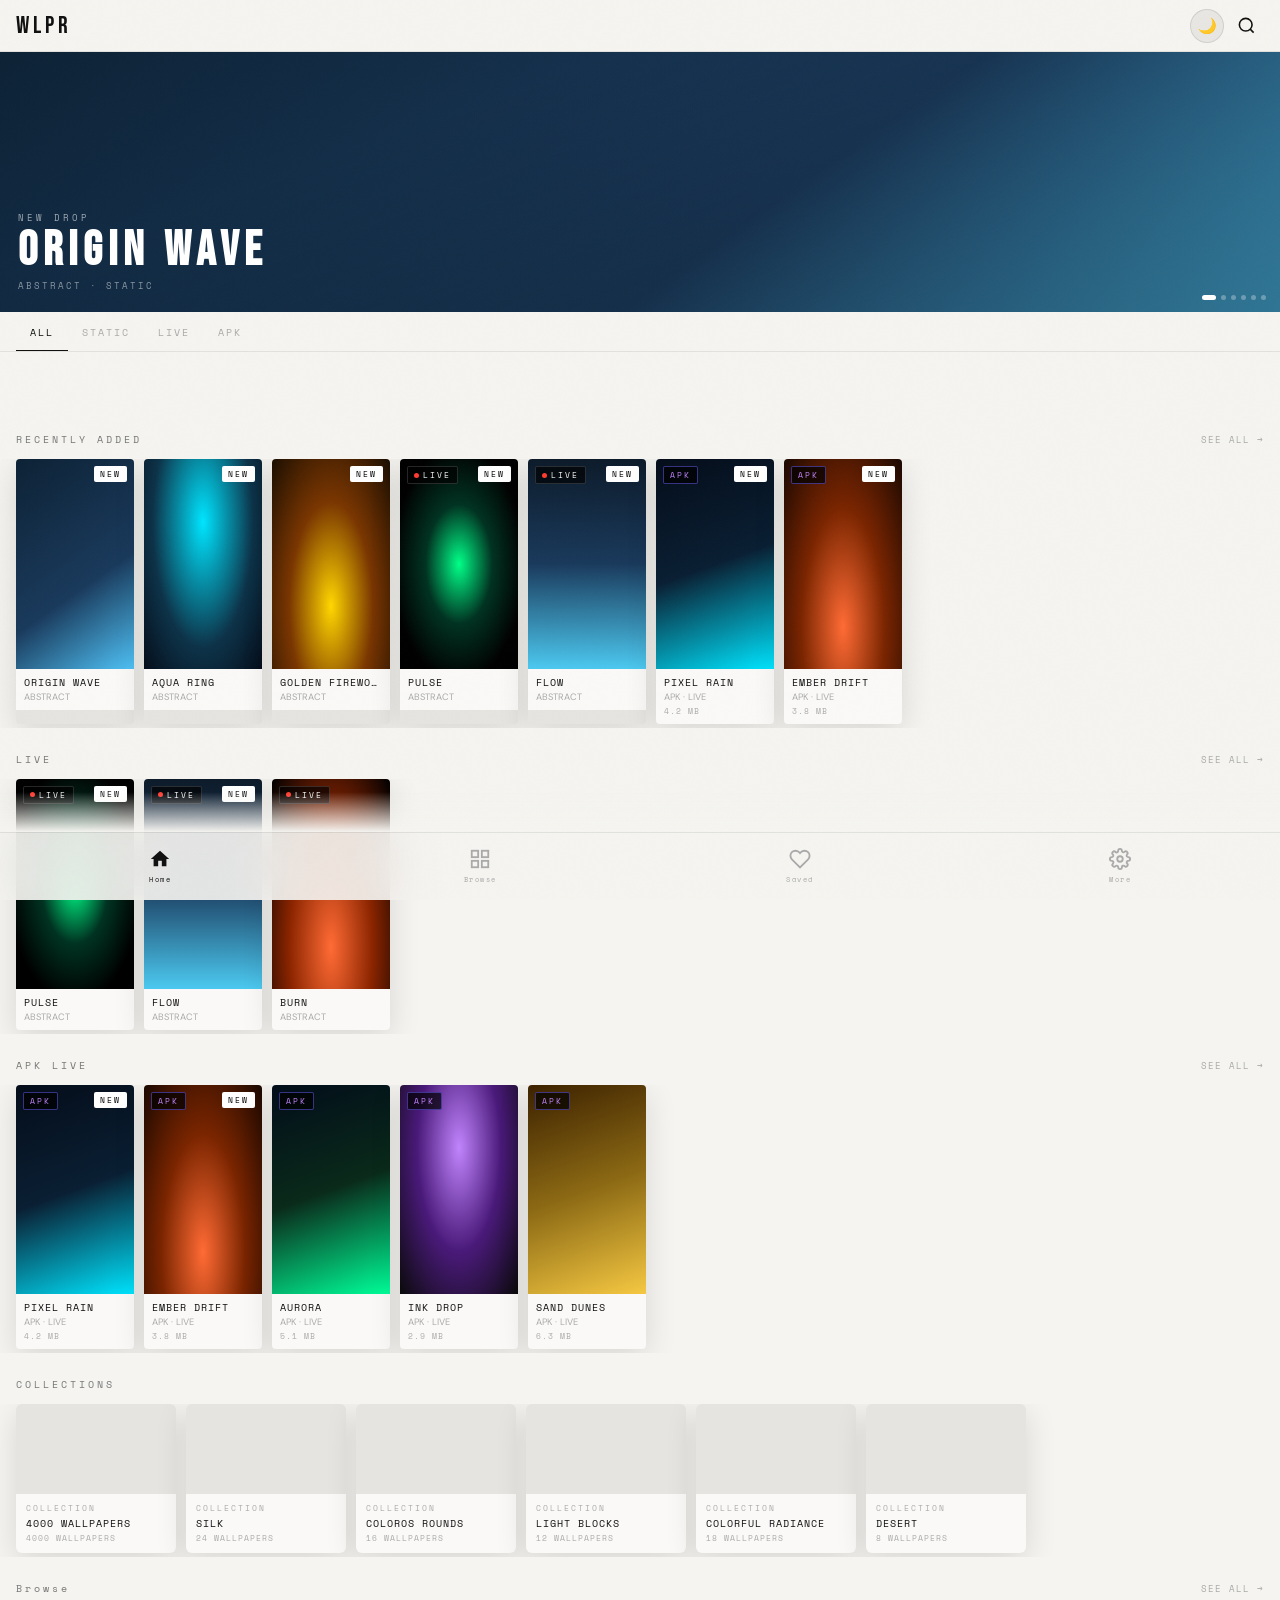
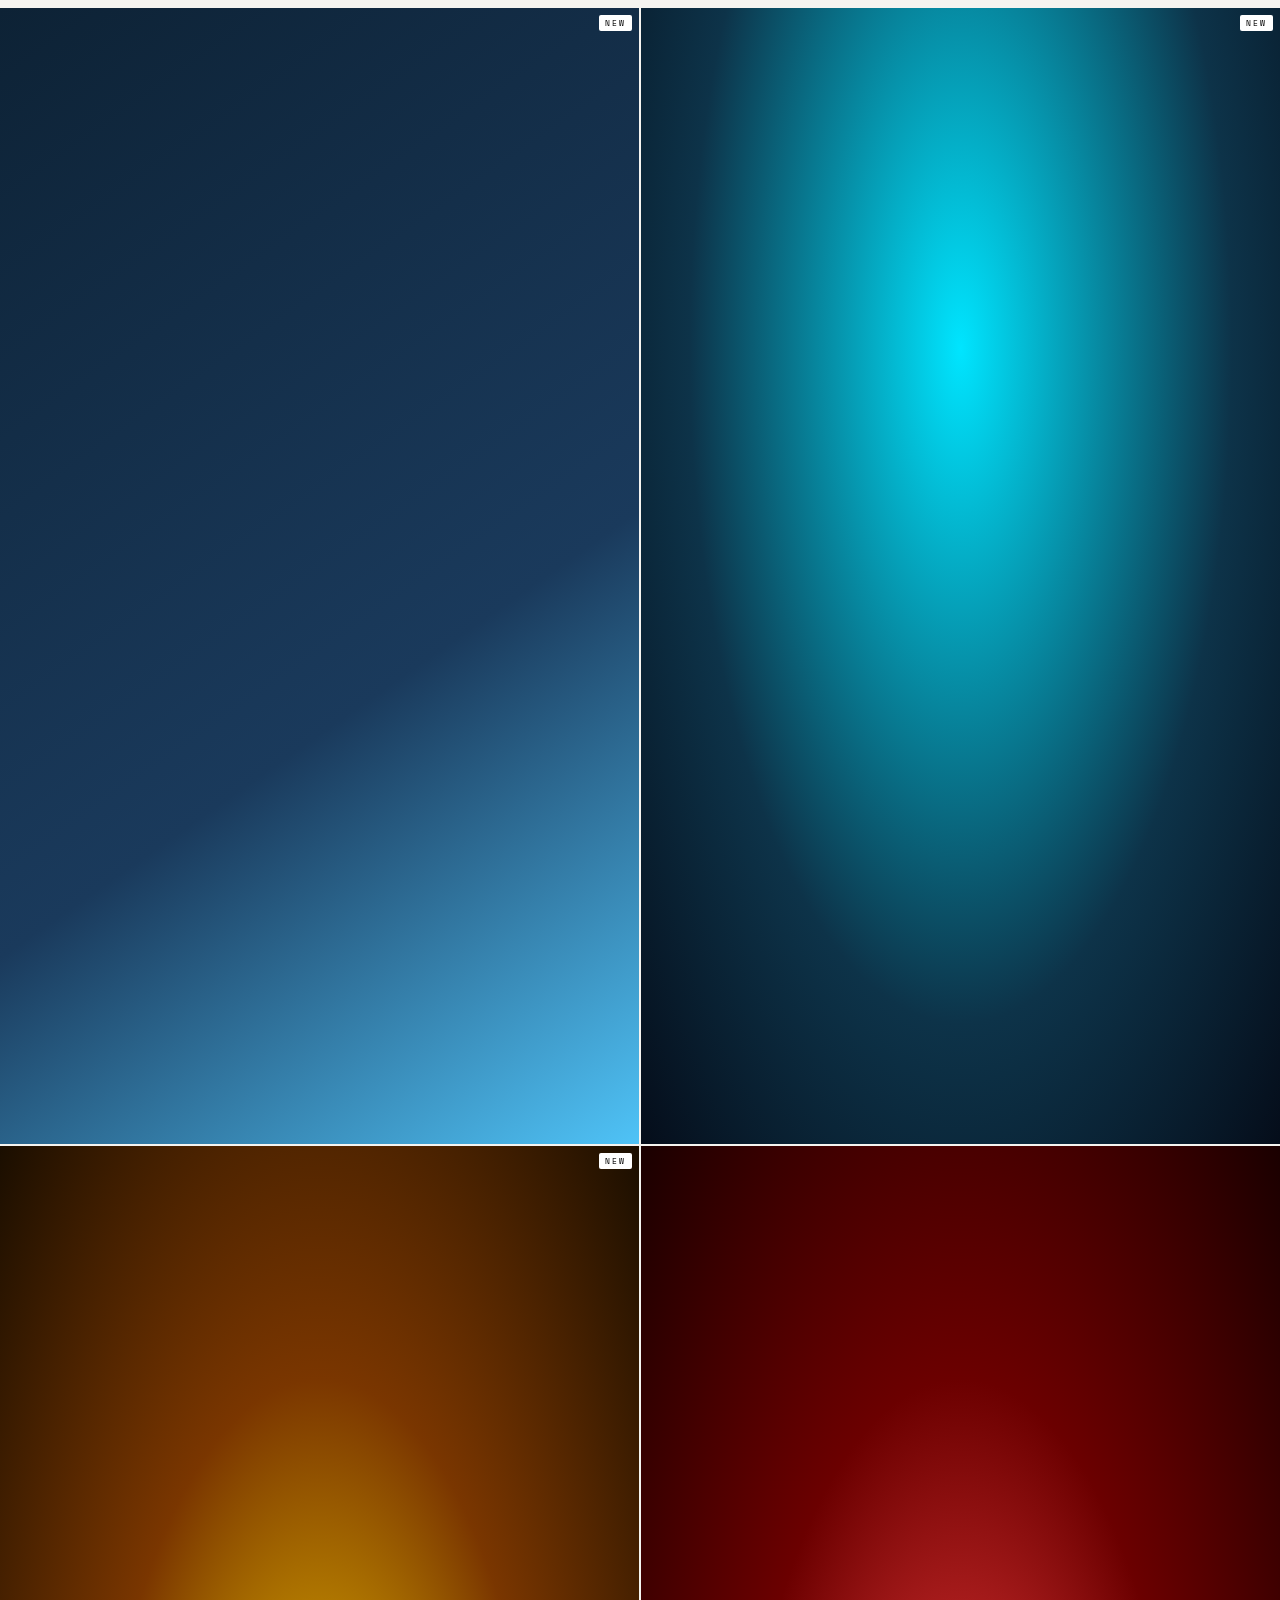
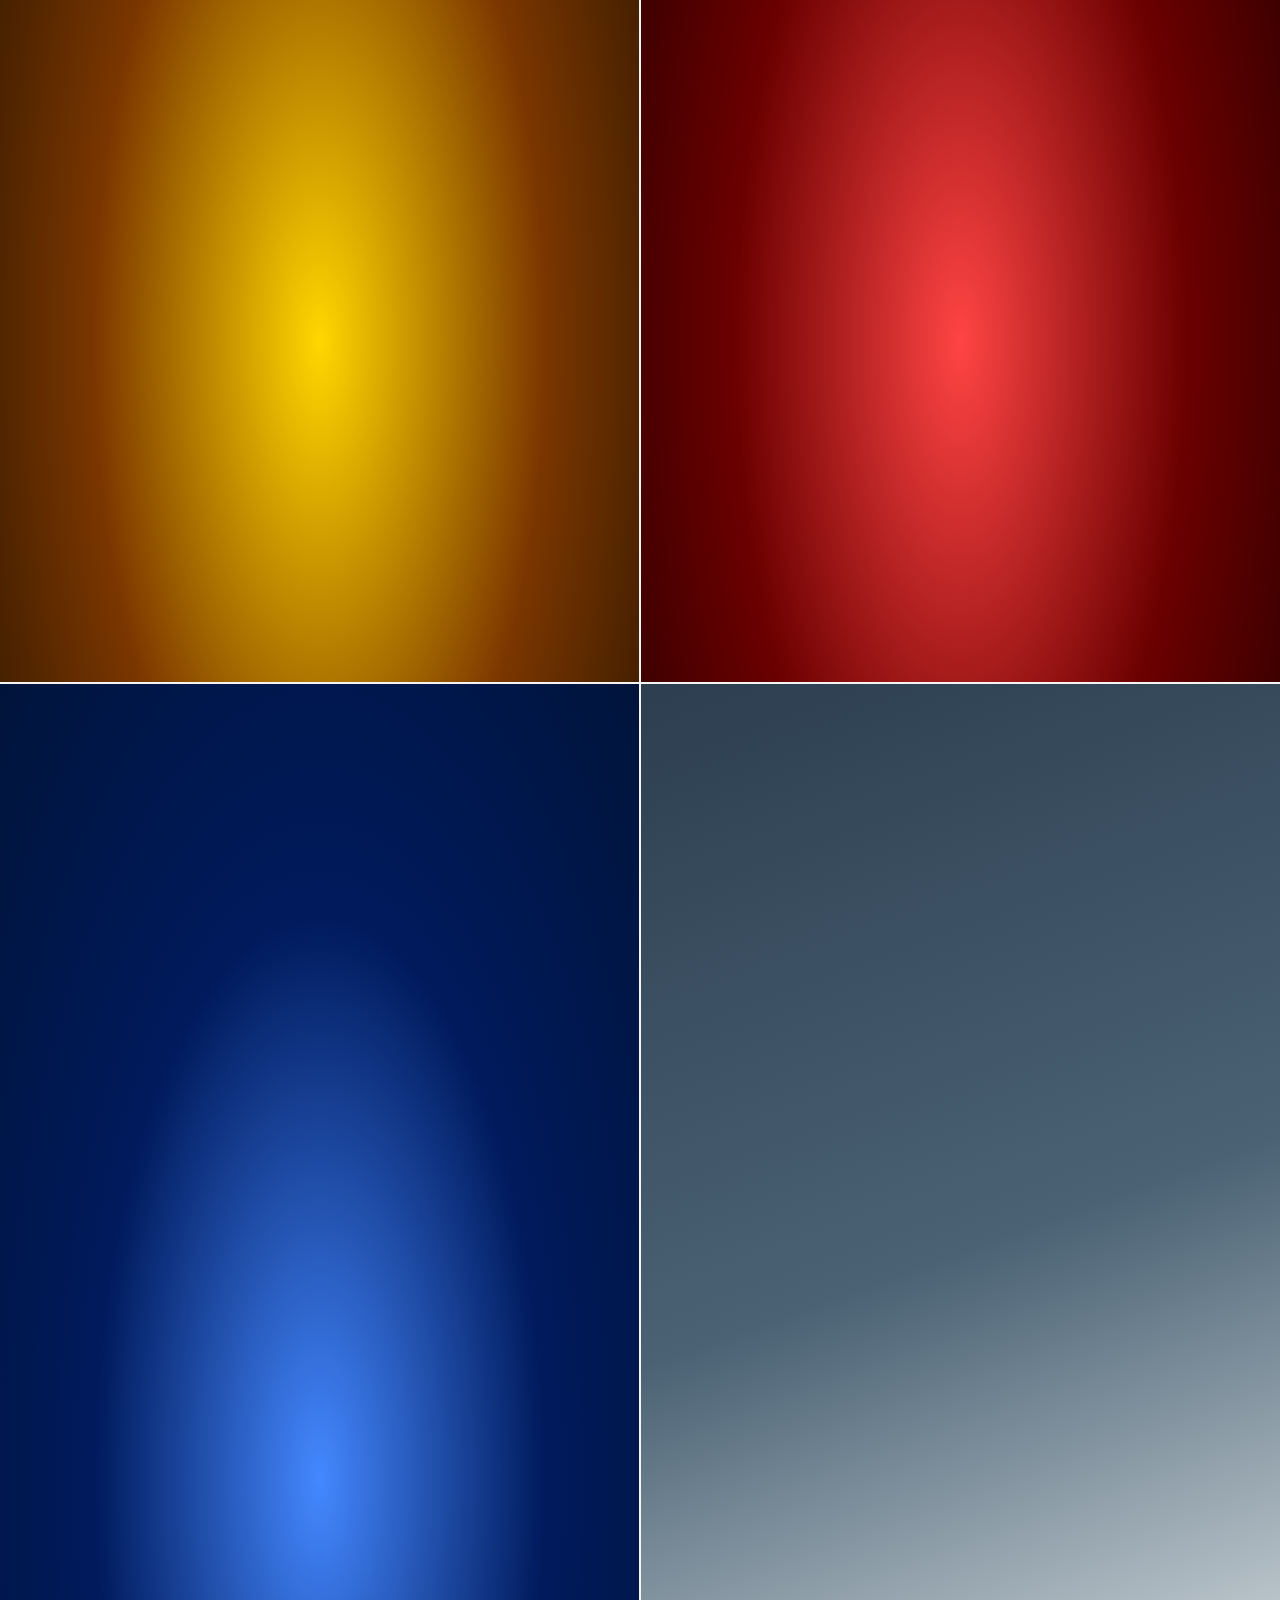
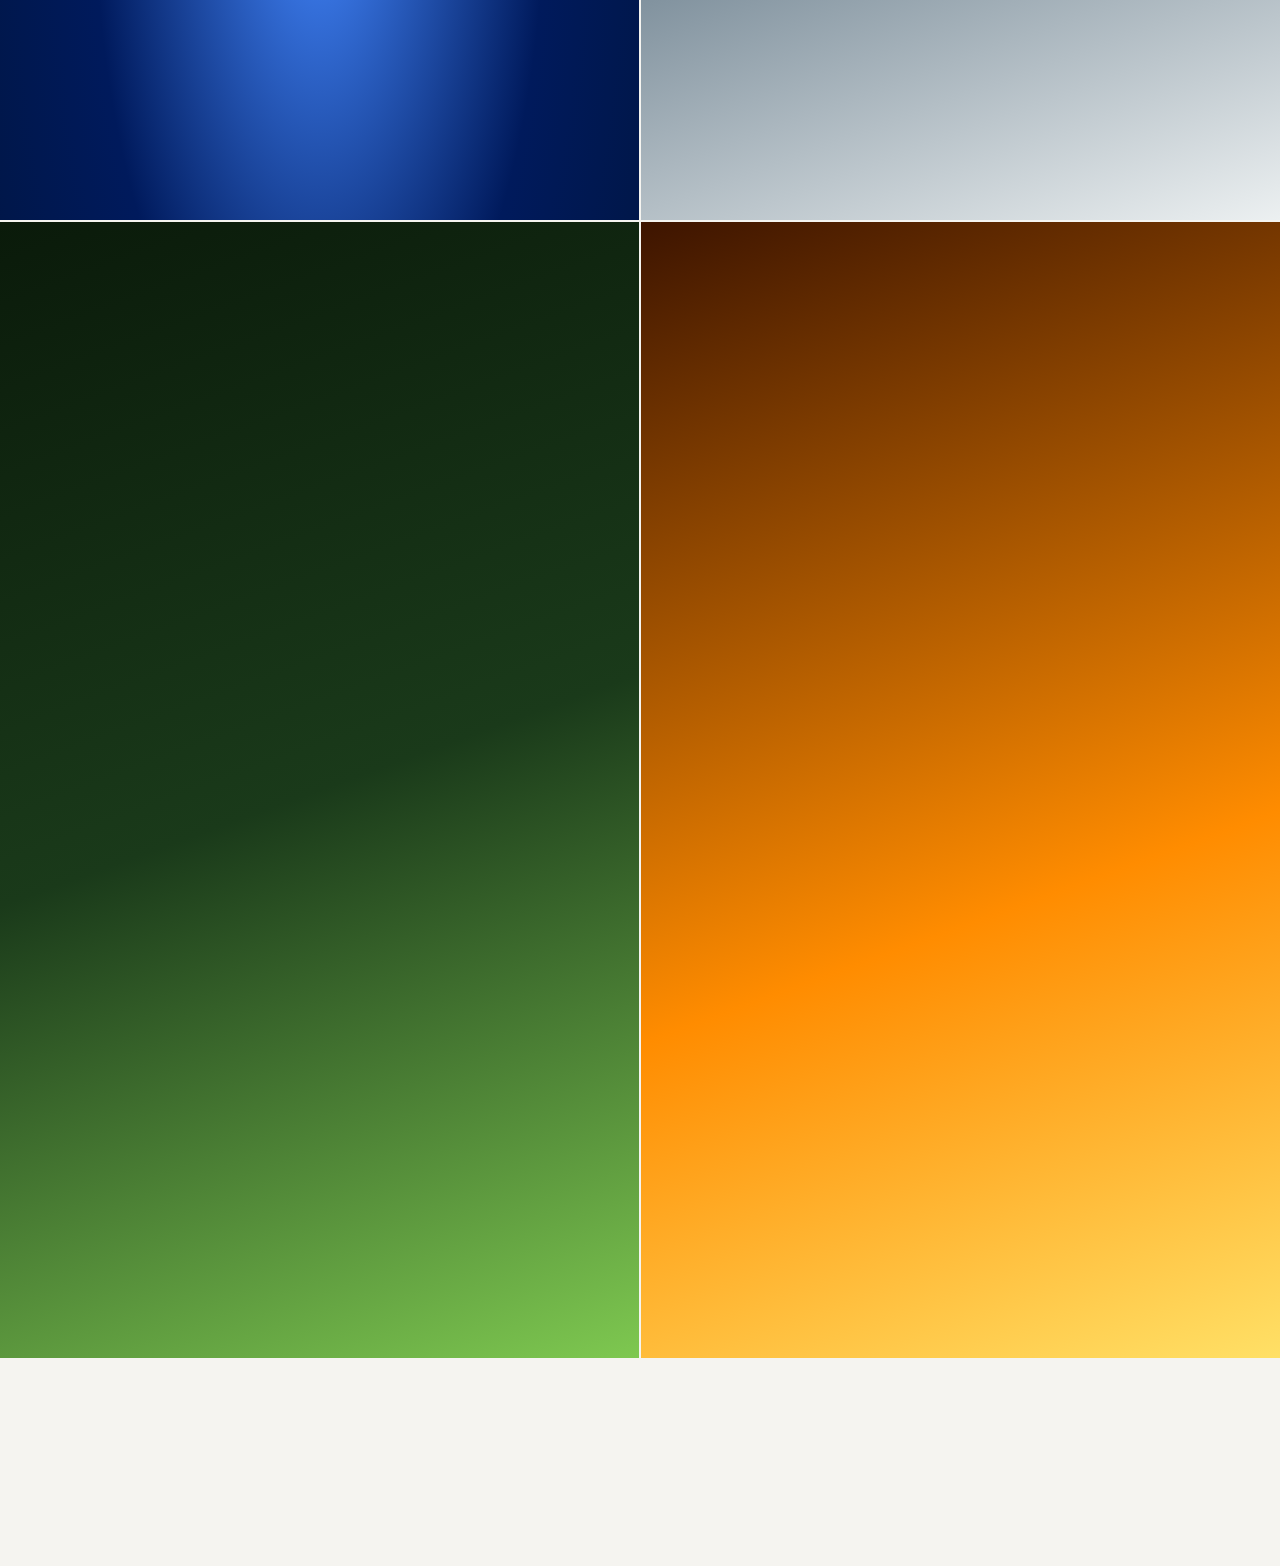
==== index.html @ d0d5dfe4 "commit 1" ====
<!DOCTYPE html>
<html lang="en">
<head>
  <meta charset="UTF-8"/>
  <meta name="viewport" content="width=device-width,initial-scale=1,maximum-scale=1,user-scalable=no"/>
  <title>WLPR</title>
  <link rel="manifest" href="manifest.json"/>
  <meta name="theme-color" content="#0a0a0a"/>
  <meta name="mobile-web-app-capable" content="yes"/>
  <meta name="apple-mobile-web-app-capable" content="yes"/>
  <meta name="apple-mobile-web-app-status-bar-style" content="black-translucent"/>
  <meta name="apple-mobile-web-app-title" content="WLPR"/>
  <link rel="preconnect" href="https://fonts.googleapis.com"/>
  <link href="https://fonts.googleapis.com/css2?family=Bebas+Neue&family=Space+Mono:wght@400;700&family=DM+Sans:wght@300;400;500&display=swap" rel="stylesheet"/>
  <link rel="stylesheet" href="assets/style.css"/>
  <script src="assets/i18n.js"></script>
  <script src="assets/data.js"></script>
</head>
<body>
<div class="noise-overlay"></div>

<header class="app-header">
  <div class="header-inner">
    <span class="logo">WLPR</span>
    <div class="header-right">
      <button class="theme-btn" onclick="quickToggleTheme()" title="Toggle theme">☀</button>
      <button class="header-btn" onclick="nav('search.html')">
        <svg width="19" height="19" viewBox="0 0 24 24" fill="none" stroke="currentColor" stroke-width="2"><circle cx="11" cy="11" r="8"/><path d="m21 21-4.35-4.35"/></svg>
      </button>
    </div>
  </div>
</header>

<div class="page-wrap">

  <!-- Hero -->
  <section class="hero-banner" id="heroBanner">
    <div class="hero-bg-gradient" id="heroBgGradient"></div>
    <img class="hero-bg-img" id="heroBgImg" src="" alt="" onerror="this.style.display='none'"/>
    <div class="hero-content">
      <div class="hero-tag" data-i18n="new_drop">NEW DROP</div>
      <h2 class="hero-title" id="heroTitle" style="transition:opacity 0.3s">—</h2>
      <p class="hero-sub" id="heroSub"></p>
    </div>
    <div class="hero-dots" id="heroDots"></div>
  </section>

  <!-- Tabs -->
  <div class="tabs-bar">
    <button class="tab active" data-tab="all"    data-i18n="all">ALL</button>
    <button class="tab"        data-tab="static" data-i18n="static">STATIC</button>
    <button class="tab"        data-tab="live"   data-i18n="live">LIVE</button>
    <button class="tab"        data-tab="apk"    data-i18n="apk">APK</button>
  </div>

  <main class="main-scroll">

    <!-- New drops -->
    <section class="section">
      <div class="section-header">
        <span class="section-title" data-i18n="recently_added">RECENTLY ADDED</span>
        <a class="section-link" onclick="nav('browse.html?filter=new')" data-i18n="see_all">SEE ALL →</a>
      </div>
      <div class="horiz-scroll" id="newDrops"></div>
    </section>

    <!-- Live -->
    <section class="section">
      <div class="section-header">
        <span class="section-title" data-i18n="live_wallpapers">LIVE</span>
        <a class="section-link" onclick="nav('browse.html?filter=live')" data-i18n="see_all">SEE ALL →</a>
      </div>
      <div class="horiz-scroll" id="liveSection"></div>
    </section>

    <!-- APK -->
    <section class="section">
      <div class="section-header">
        <span class="section-title" data-i18n="apk_wallpapers">APK LIVE</span>
        <a class="section-link" onclick="nav('browse.html?filter=apk')" data-i18n="see_all">SEE ALL →</a>
      </div>
      <div class="horiz-scroll" id="apkSection"></div>
    </section>

    <!-- Collections -->
    <section class="section">
      <div class="section-header">
        <span class="section-title" data-i18n="collections">COLLECTIONS</span>
      </div>
      <div class="horiz-scroll" id="collectionsRow"></div>
    </section>

    <!-- Browse grid -->
    <section class="section">
      <div class="section-header">
        <span class="section-title" data-i18n="browse">BROWSE</span>
        <a class="section-link" onclick="nav('browse.html')" data-i18n="see_all">SEE ALL →</a>
      </div>
      <div class="grid-2col" id="browseGrid"></div>
    </section>

    <div class="bottomspace"></div>
  </main>
</div>

<nav class="bottom-nav"></nav>
<div class="nav-fade"></div>

<script src="assets/app.js"></script>
<script>initHomePage();</script>
<script>if('serviceWorker'in navigator)navigator.serviceWorker.register('service-worker.js').catch(()=>{})</script>
</body>
</html>
---- assets/style.css ----
/* =============================================
   WLPR v2 — Wallpaper App
   Yeezy-raw editorial aesthetic
   Full light/dark system + smooth animations
   ============================================= */

/* ── Themes ─────────────────────────────────── */
:root {
  /* Dark (default) */
  --bg:       #0a0a0a;
  --bg2:      #111111;
  --bg3:      #1a1a1a;
  --surface:  #161616;
  --border:   rgba(255,255,255,0.09);
  --border2:  rgba(255,255,255,0.05);
  --text:     #f0f0f0;
  --text2:    #888;
  --text3:    #444;
  --accent:   #ffffff;
  --pill-bg:  #1c1c1c;
  --pill-border: rgba(255,255,255,0.1);
  --shadow:   0 8px 32px rgba(0,0,0,0.6);
  --nav-blur: rgba(10,10,10,0.92);
  --header-blur: rgba(10,10,10,0.88);
  --theme-icon: '☀';
  --noise-opacity: 0.028;
}

[data-theme="light"] {
  --bg:       #f5f4f0;
  --bg2:      #eeece8;
  --bg3:      #e6e4e0;
  --surface:  #faf9f7;
  --border:   rgba(0,0,0,0.08);
  --border2:  rgba(0,0,0,0.04);
  --text:     #111111;
  --text2:    #777;
  --text3:    #aaa;
  --accent:   #111111;
  --pill-bg:  #e8e6e2;
  --pill-border: rgba(0,0,0,0.1);
  --shadow:   0 8px 32px rgba(0,0,0,0.12);
  --nav-blur: rgba(245,244,240,0.92);
  --header-blur: rgba(245,244,240,0.88);
  --noise-opacity: 0.015;
}

/* ── Reset ───────────────────────────────────── */
*, *::before, *::after {
  box-sizing: border-box;
  margin: 0; padding: 0;
  -webkit-tap-highlight-color: transparent;
  outline: none;
}

html { overscroll-behavior-y: none; }

body {
  background: var(--bg);
  color: var(--text);
  font-family: 'DM Sans', sans-serif;
  font-size: 14px;
  -webkit-font-smoothing: antialiased;
  transition: background 0.35s ease, color 0.35s ease;
  min-height: 100vh;
  overflow-x: hidden;
}

/* ── Grain texture ───────────────────────────── */
.noise-overlay {
  position: fixed; inset: 0;
  z-index: 9999;
  pointer-events: none;
  opacity: var(--noise-opacity);
  background-image: url("data:image/svg+xml,%3Csvg viewBox='0 0 256 256' xmlns='http://www.w3.org/2000/svg'%3E%3Cfilter id='n'%3E%3CfeTurbulence type='fractalNoise' baseFrequency='0.85' numOctaves='4' stitchTiles='stitch'/%3E%3C/filter%3E%3Crect width='100%25' height='100%25' filter='url(%23n)'/%3E%3C/svg%3E");
  background-size: 128px;
  transition: opacity 0.35s;
}

/* ── Page transition ─────────────────────────── */
.page-wrap {
  opacity: 0;
  transform: translateY(18px);
  transition: opacity 0.38s cubic-bezier(.22,.68,0,1.2), transform 0.38s cubic-bezier(.22,.68,0,1.2);
}
.page-wrap.visible {
  opacity: 1;
  transform: translateY(0);
}

/* ── Header ──────────────────────────────────── */
.app-header {
  position: fixed; top: 0; left: 0; right: 0;
  height: 52px;
  background: var(--header-blur);
  backdrop-filter: blur(16px);
  -webkit-backdrop-filter: blur(16px);
  border-bottom: 1px solid var(--border);
  z-index: 500;
  transition: background 0.35s, border-color 0.35s;
}
.header-inner {
  display: flex;
  align-items: center;
  justify-content: space-between;
  height: 100%;
  padding: 0 16px;
}
.logo {
  font-family: 'Bebas Neue', sans-serif;
  font-size: 1.5rem;
  letter-spacing: 4px;
  user-select: none;
}
.header-btn {
  background: none; border: none;
  color: var(--text); cursor: pointer;
  width: 36px; height: 36px;
  display: flex; align-items: center; justify-content: center;
  border-radius: 50%;
  transition: background 0.15s;
}
.header-btn:active { background: var(--bg3); }
.header-right { display: flex; align-items: center; gap: 4px; }

/* Theme toggle button */
.theme-btn {
  background: var(--pill-bg);
  border: 1px solid var(--pill-border);
  color: var(--text);
  width: 34px; height: 34px;
  border-radius: 50%;
  display: flex; align-items: center; justify-content: center;
  cursor: pointer;
  transition: all 0.2s cubic-bezier(.34,1.56,.64,1);
  font-size: 15px;
}
.theme-btn:active { transform: scale(0.85); }

/* ── Hero ────────────────────────────────────── */
.hero-banner {
  margin-top: 52px;
  height: 52vw; max-height: 260px;
  position: relative; overflow: hidden;
  cursor: pointer;
  background: var(--bg3);
  transition: background 0.35s;
}
.hero-banner::after {
  content: '';
  position: absolute; inset: 0;
  background: linear-gradient(160deg, transparent 30%, rgba(0,0,0,0.72) 100%);
  z-index: 1;
}
[data-theme="light"] .hero-banner::after {
  background: linear-gradient(160deg, transparent 30%, rgba(0,0,0,0.4) 100%);
}
.hero-bg-img {
  position: absolute; inset: 0;
  width: 100%; height: 100%;
  object-fit: cover;
  transition: opacity 0.5s ease;
}
.hero-bg-gradient {
  position: absolute; inset: 0;
  transition: opacity 0.5s ease;
}
.hero-content {
  position: absolute; bottom: 20px; left: 18px; z-index: 2;
  animation: heroIn 0.6s cubic-bezier(.22,.68,0,1.1) both;
}
@keyframes heroIn {
  from { opacity: 0; transform: translateY(12px); }
  to   { opacity: 1; transform: translateY(0); }
}
.hero-tag {
  font-family: 'Space Mono', monospace;
  font-size: 0.58rem; letter-spacing: 3px; color: rgba(255,255,255,0.6);
  margin-bottom: 3px;
}
.hero-title {
  font-family: 'Bebas Neue', sans-serif;
  font-size: 3rem; letter-spacing: 6px; line-height: 1; color: #fff;
  transition: opacity 0.3s;
}
.hero-sub {
  font-family: 'Space Mono', monospace;
  font-size: 0.58rem; letter-spacing: 2px; color: rgba(255,255,255,0.5); margin-top: 4px;
}
.hero-dots {
  position: absolute; bottom: 12px; right: 14px; z-index: 2;
  display: flex; gap: 5px; align-items: center;
}
.hero-dot {
  width: 5px; height: 5px; border-radius: 50%;
  background: rgba(255,255,255,0.3);
  transition: background 0.25s, transform 0.25s, width 0.25s;
}
.hero-dot.active {
  background: #fff; width: 14px; border-radius: 3px;
}

/* ── Tabs ────────────────────────────────────── */
.tabs-bar {
  display: flex; padding: 12px 16px 0; gap: 0;
  border-bottom: 1px solid var(--border);
  background: var(--bg);
  transition: background 0.35s, border-color 0.35s;
  overflow-x: auto; scrollbar-width: none;
}
.tabs-bar::-webkit-scrollbar { display: none; }
.tab {
  background: none; border: none; color: var(--text3);
  font-family: 'Space Mono', monospace;
  font-size: 0.65rem; letter-spacing: 2px;
  padding: 0 14px 10px;
  cursor: pointer;
  border-bottom: 2px solid transparent;
  transition: color 0.2s, border-color 0.2s;
  white-space: nowrap; flex-shrink: 0;
  margin-bottom: -1px;
}
.tab.active { color: var(--text); border-bottom-color: var(--text); }

/* ── Filter pills ────────────────────────────── */
.filter-bar {
  display: flex; gap: 8px; padding: 14px 16px;
  overflow-x: auto; scrollbar-width: none;
  margin-top: 52px;
}
.filter-bar::-webkit-scrollbar { display: none; }
.filter-pill {
  background: var(--pill-bg);
  border: 1px solid var(--pill-border);
  color: var(--text2);
  font-family: 'Space Mono', monospace;
  font-size: 0.58rem; letter-spacing: 2px;
  padding: 6px 14px; border-radius: 2px;
  cursor: pointer; white-space: nowrap; flex-shrink: 0;
  transition: all 0.18s;
}
.filter-pill.active {
  background: var(--text); color: var(--bg); border-color: var(--text);
}
.filter-pill:active { opacity: 0.7; }

/* ── Scroll area ─────────────────────────────── */
.main-scroll {
  padding-top: calc(52px + 8px);
  padding-bottom: calc(68px + 36px);
  min-height: 100vh;
}

/* ── Section ─────────────────────────────────── */
.section { padding: 20px 0 4px; }
.section-header {
  display: flex; align-items: baseline; justify-content: space-between;
  padding: 0 16px 12px;
}
.section-title {
  font-family: 'Space Mono', monospace;
  font-size: 0.62rem; letter-spacing: 3px; color: var(--text2);
}
.section-link {
  font-family: 'Space Mono', monospace;
  font-size: 0.58rem; letter-spacing: 1px; color: var(--text3);
  text-decoration: none; transition: color 0.15s;
}
.section-link:active { color: var(--text); }

/* ── Horizontal scroll ───────────────────────── */
.horiz-scroll {
  display: flex; gap: 10px; padding: 0 16px 4px;
  overflow-x: auto; scrollbar-width: none; -ms-overflow-style: none;
}
.horiz-scroll::-webkit-scrollbar { display: none; }

/* ── Small card ──────────────────────────────── */
.card-sm {
  flex-shrink: 0; width: 118px;
  border-radius: 4px; overflow: hidden;
  cursor: pointer; position: relative;
  background: var(--bg3);
  transition: transform 0.18s cubic-bezier(.34,1.56,.64,1), box-shadow 0.2s;
  box-shadow: var(--shadow);
}
.card-sm:active { transform: scale(0.93); }
.card-sm-thumb {
  width: 100%; aspect-ratio: 9/16;
  position: relative; overflow: hidden;
}
.card-sm-thumb img {
  width: 100%; height: 100%; object-fit: cover; display: block;
  transition: transform 0.3s;
}
.card-sm-info {
  padding: 6px 8px 7px;
  background: var(--surface);
  transition: background 0.35s;
}
.card-sm-title {
  font-family: 'Space Mono', monospace;
  font-size: 0.6rem; letter-spacing: 1px; color: var(--text);
  white-space: nowrap; overflow: hidden; text-overflow: ellipsis;
}
.card-sm-cat {
  font-size: 0.58rem; color: var(--text3); margin-top: 2px;
}

/* ── Grid ────────────────────────────────────── */
.grid-2col {
  display: grid;
  grid-template-columns: repeat(2, 1fr);
  gap: 2px;
}
.card-grid {
  position: relative; overflow: hidden; cursor: pointer;
  aspect-ratio: 9/16;
  background: var(--bg3);
  transition: opacity 0.15s;
}
.card-grid:active { opacity: 0.82; }
.card-grid img {
  width: 100%; height: 100%; object-fit: cover; display: block;
  transition: transform 0.35s ease;
}
.card-grid:active img { transform: scale(1.04); }
.card-grid-overlay {
  position: absolute; bottom: 0; left: 0; right: 0;
  padding: 28px 10px 10px;
  background: linear-gradient(transparent, rgba(0,0,0,0.72));
  opacity: 0; transition: opacity 0.2s;
}
.card-grid:hover .card-grid-overlay,
.card-grid:active .card-grid-overlay { opacity: 1; }
.card-grid-title {
  font-family: 'Space Mono', monospace;
  font-size: 0.58rem; letter-spacing: 2px; color: #fff;
}

/* ── Pills on cards ──────────────────────────── */
.pill {
  position: absolute; border-radius: 2px;
  font-family: 'Space Mono', monospace;
  font-size: 0.5rem; letter-spacing: 2px;
  padding: 2px 6px; line-height: 1.5;
}
.pill-live {
  top: 7px; left: 7px;
  background: rgba(0,0,0,0.65);
  border: 1px solid rgba(255,255,255,0.15);
  color: #fff;
  display: flex; align-items: center; gap: 4px;
}
.pill-new {
  top: 7px; right: 7px;
  background: #fff; color: #000;
}
.pill-apk {
  top: 7px; left: 7px;
  background: rgba(0,0,0,0.7);
  border: 1px solid rgba(108,99,255,0.5);
  color: #c084fc;
  display: flex; align-items: center; gap: 4px;
}

/* Live dot */
.live-dot {
  width: 5px; height: 5px; border-radius: 50%; background: #ff3b30; flex-shrink: 0;
  animation: blink 1.5s ease-in-out infinite;
}
@keyframes blink { 0%,100%{opacity:1} 50%{opacity:0.25} }

/* ── APK card size info ───────────────────────── */
.card-apk-size {
  font-family: 'Space Mono', monospace;
  font-size: 0.52rem; letter-spacing: 1px; color: var(--text3);
  margin-top: 2px;
}

/* ── Collection card ─────────────────────────── */
.collection-card {
  flex-shrink: 0; width: 160px;
  border-radius: 6px; overflow: hidden;
  cursor: pointer; position: relative;
  background: var(--bg3);
  transition: transform 0.18s cubic-bezier(.34,1.56,.64,1);
  box-shadow: var(--shadow);
}
.collection-card:active { transform: scale(0.93); }
.collection-thumb {
  width: 100%; aspect-ratio: 16/9; overflow: hidden;
}
.collection-thumb img { width: 100%; height: 100%; object-fit: cover; display: block; }
.collection-info {
  padding: 8px 10px 9px;
  background: var(--surface);
  transition: background 0.35s;
}
.collection-badge-text {
  font-family: 'Space Mono', monospace;
  font-size: 0.52rem; letter-spacing: 2px; color: var(--text3); margin-bottom: 2px;
}
.collection-title {
  font-family: 'Space Mono', monospace;
  font-size: 0.6rem; letter-spacing: 1px; color: var(--text);
  white-space: nowrap; overflow: hidden; text-overflow: ellipsis;
}

/* ── Count label ─────────────────────────────── */
.count-label {
  font-family: 'Space Mono', monospace;
  font-size: 0.58rem; letter-spacing: 2px; color: var(--text3);
  text-align: center; padding: 20px;
}

/* ── Bottom nav ──────────────────────────────── */
.bottom-nav {
  position: fixed; bottom: 0; left: 0; right: 0;
  height: 68px;
  background: var(--nav-blur);
  backdrop-filter: blur(20px); -webkit-backdrop-filter: blur(20px);
  border-top: 1px solid var(--border);
  display: flex; align-items: center;
  z-index: 500;
  transition: background 0.35s, border-color 0.35s;
}
.nav-item {
  flex: 1; display: flex; flex-direction: column;
  align-items: center; gap: 4px;
  text-decoration: none; color: var(--text3);
  padding: 8px 0;
  transition: color 0.2s, transform 0.2s;
}
.nav-item span {
  font-family: 'Space Mono', monospace;
  font-size: 0.45rem; letter-spacing: 1.5px;
}
.nav-item.active { color: var(--text); }
.nav-item:active { transform: scale(0.88); color: var(--text); }
.nav-fade {
  position: fixed; bottom: 68px; left: 0; right: 0; height: 40px;
  background: linear-gradient(to top, var(--bg) 0%, transparent 100%);
  pointer-events: none; z-index: 499;
  transition: background 0.35s;
}

/* ── Detail page ─────────────────────────────── */
body.detail-page { background: #000; }
body.detail-page[data-theme="light"] { background: #111; }

.detail-bg { position: fixed; inset: 0; z-index: 0; }
.detail-overlay {
  position: absolute; inset: 0; z-index: 1;
  background: linear-gradient(
    to bottom,
    rgba(0,0,0,0.15) 0%,
    transparent 35%,
    rgba(0,0,0,0.8) 100%
  );
}
.detail-img { width: 100%; height: 100%; object-fit: cover; display: block; }

.float-btn {
  position: fixed; z-index: 100;
  width: 40px; height: 40px;
  background: rgba(0,0,0,0.52);
  backdrop-filter: blur(10px);
  border: 1px solid rgba(255,255,255,0.12);
  border-radius: 50%; color: #fff;
  display: flex; align-items: center; justify-content: center;
  cursor: pointer; transition: all 0.2s cubic-bezier(.34,1.56,.64,1);
}
.float-btn:active { transform: scale(0.85); }
.float-back { top: 16px; left: 16px; }
.float-save { top: 16px; right: 16px; }
.float-save.saved {
  background: rgba(255,255,255,0.9); color: #000;
  border-color: transparent;
}

.detail-panel {
  position: fixed; bottom: 0; left: 0; right: 0; z-index: 50;
  background: rgba(10,10,10,0.9);
  backdrop-filter: blur(24px); -webkit-backdrop-filter: blur(24px);
  border-top: 1px solid rgba(255,255,255,0.07);
  border-radius: 16px 16px 0 0;
  padding: 12px 20px 44px;
  transform: translateY(20px);
  opacity: 0;
  animation: panelIn 0.45s cubic-bezier(.22,.68,0,1.1) 0.15s forwards;
}
[data-theme="light"] .detail-panel {
  background: rgba(245,244,240,0.9);
}
@keyframes panelIn {
  to { transform: translateY(0); opacity: 1; }
}
.panel-handle {
  width: 36px; height: 4px; background: rgba(255,255,255,0.15);
  border-radius: 2px; margin: 0 auto 16px;
}
[data-theme="light"] .panel-handle { background: rgba(0,0,0,0.1); }
.panel-row {
  display: flex; align-items: flex-start; justify-content: space-between; margin-bottom: 10px;
}
.panel-title {
  font-family: 'Bebas Neue', sans-serif;
  font-size: 2.3rem; letter-spacing: 5px; line-height: 1; color: #f0f0f0;
}
[data-theme="light"] .panel-title { color: #111; }
.panel-meta {
  font-family: 'Space Mono', monospace;
  font-size: 0.58rem; letter-spacing: 2px; color: rgba(255,255,255,0.35); margin-top: 4px;
}
[data-theme="light"] .panel-meta { color: rgba(0,0,0,0.4); }
.color-swatch {
  width: 34px; height: 34px; border-radius: 50%;
  border: 2px solid rgba(255,255,255,0.12);
  flex-shrink: 0;
}

.tag-row { display: flex; flex-wrap: wrap; gap: 6px; margin-bottom: 18px; }
.tag {
  background: rgba(255,255,255,0.07);
  border: 1px solid rgba(255,255,255,0.1);
  color: rgba(255,255,255,0.6);
  font-family: 'Space Mono', monospace;
  font-size: 0.53rem; letter-spacing: 2px;
  padding: 4px 10px; border-radius: 2px; cursor: pointer;
  transition: all 0.15s;
}
[data-theme="light"] .tag {
  background: rgba(0,0,0,0.05);
  border-color: rgba(0,0,0,0.1);
  color: rgba(0,0,0,0.5);
}
.tag:active, .tag.active {
  background: rgba(255,255,255,0.9); color: #000; border-color: transparent;
}

.download-btn {
  display: flex; align-items: center; justify-content: center; gap: 10px;
  width: 100%; padding: 15px;
  background: #fff; color: #000;
  border: none; border-radius: 3px;
  font-family: 'Space Mono', monospace;
  font-size: 0.68rem; letter-spacing: 3px;
  cursor: pointer; text-decoration: none;
  transition: opacity 0.15s, transform 0.15s;
  margin-bottom: 22px;
}
.download-btn:active { opacity: 0.8; transform: scale(0.98); }

/* APK install guide */
.apk-guide {
  background: rgba(108,99,255,0.08);
  border: 1px solid rgba(108,99,255,0.18);
  border-radius: 4px;
  padding: 14px 16px;
  margin-bottom: 18px;
}
.apk-guide-title {
  font-family: 'Space Mono', monospace;
  font-size: 0.6rem; letter-spacing: 2px; color: #c084fc;
  margin-bottom: 10px;
}
.apk-guide-step {
  display: flex; gap: 10px; align-items: flex-start;
  margin-bottom: 8px;
}
.apk-guide-step:last-child { margin-bottom: 0; }
.apk-step-num {
  font-family: 'Space Mono', monospace;
  font-size: 0.55rem; color: #c084fc;
  background: rgba(192,132,252,0.12);
  border-radius: 50%; width: 18px; height: 18px;
  display: flex; align-items: center; justify-content: center;
  flex-shrink: 0;
}
.apk-step-text {
  font-size: 0.7rem; line-height: 1.45; color: rgba(255,255,255,0.65);
}
[data-theme="light"] .apk-step-text { color: rgba(0,0,0,0.55); }

.apk-info-row {
  display: flex; gap: 12px; margin-bottom: 14px; flex-wrap: wrap;
}
.apk-info-chip {
  background: rgba(255,255,255,0.05);
  border: 1px solid rgba(255,255,255,0.08);
  border-radius: 2px;
  font-family: 'Space Mono', monospace;
  font-size: 0.55rem; letter-spacing: 1px; color: rgba(255,255,255,0.5);
  padding: 4px 10px;
  display: flex; align-items: center; gap: 5px;
}
[data-theme="light"] .apk-info-chip {
  background: rgba(0,0,0,0.04); border-color: rgba(0,0,0,0.08); color: rgba(0,0,0,0.45);
}

.similar-section {
  border-top: 1px solid rgba(255,255,255,0.06);
  padding-top: 18px;
}
[data-theme="light"] .similar-section { border-top-color: rgba(0,0,0,0.08); }

/* ── Search input ────────────────────────────── */
.search-wrap { flex: 1; margin: 0 6px; }
.search-input {
  width: 100%;
  background: var(--bg3);
  border: 1px solid var(--border);
  border-radius: 3px;
  color: var(--text);
  font-family: 'Space Mono', monospace;
  font-size: 0.68rem; letter-spacing: 2px;
  padding: 7px 12px;
  caret-color: var(--text);
  transition: background 0.35s, border-color 0.35s;
}
.search-input::placeholder { color: var(--text3); }

/* ── Saved empty state ───────────────────────── */
.empty-state {
  display: flex; flex-direction: column;
  align-items: center; justify-content: center;
  padding: 80px 32px; gap: 16px;
}
.empty-state p {
  font-family: 'Space Mono', monospace;
  font-size: 0.62rem; letter-spacing: 2px; color: var(--text3); text-align: center;
}
.empty-cta {
  font-family: 'Space Mono', monospace;
  font-size: 0.62rem; letter-spacing: 2px; color: var(--text);
  text-decoration: none;
  border: 1px solid var(--border);
  padding: 10px 20px; border-radius: 2px;
  transition: all 0.15s;
}
.empty-cta:active { background: var(--text); color: var(--bg); }

/* ── Settings ────────────────────────────────── */
.settings-list { padding: 8px 0 24px; }
.settings-section-label {
  font-family: 'Space Mono', monospace;
  font-size: 0.53rem; letter-spacing: 3px; color: var(--text3);
  padding: 0 16px 8px;
}
.settings-row {
  display: flex; align-items: center; justify-content: space-between;
  padding: 14px 16px; border-bottom: 1px solid var(--border);
  cursor: pointer; transition: background 0.12s;
}
.settings-row:active { background: var(--bg2); }
.settings-row-left {
  display: flex; align-items: center; gap: 12px;
  font-family: 'Space Mono', monospace;
  font-size: 0.62rem; letter-spacing: 1.5px; color: var(--text);
}
.settings-icon {
  width: 32px; height: 32px; background: var(--bg3);
  border-radius: 3px; display: flex; align-items: center; justify-content: center;
  color: var(--text2); transition: background 0.35s;
}
.toggle-group {
  display: flex; gap: 2px; background: var(--bg3);
  border-radius: 3px; padding: 2px; transition: background 0.35s;
}
.toggle-btn {
  background: none; border: none; color: var(--text3);
  font-family: 'Space Mono', monospace; font-size: 0.62rem;
  padding: 4px 12px; border-radius: 2px;
  cursor: pointer; transition: all 0.15s;
}
.toggle-btn.active { background: var(--text); color: var(--bg); }

/* Language selector */
.lang-select {
  background: var(--bg3); border: 1px solid var(--border);
  color: var(--text); font-family: 'Space Mono', monospace;
  font-size: 0.6rem; letter-spacing: 1px;
  padding: 6px 10px; border-radius: 3px; cursor: pointer;
  transition: background 0.35s;
}

/* Theme selector row */
.theme-options { display: flex; gap: 8px; }
.theme-opt {
  background: var(--pill-bg); border: 1px solid var(--pill-border);
  color: var(--text2); font-family: 'Space Mono', monospace;
  font-size: 0.55rem; letter-spacing: 1.5px;
  padding: 5px 12px; border-radius: 2px;
  cursor: pointer; transition: all 0.15s;
}
.theme-opt.active { background: var(--text); color: var(--bg); border-color: var(--text); }

.app-wordmark {
  font-family: 'Bebas Neue', sans-serif;
  font-size: 3.8rem; letter-spacing: 12px; color: var(--border);
  text-align: center; padding: 32px 0 8px; user-select: none;
}

/* ── Stagger animations ───────────────────────── */
@keyframes fadeUp {
  from { opacity: 0; transform: translateY(14px); }
  to   { opacity: 1; transform: translateY(0); }
}
.card-grid { animation: fadeUp 0.3s ease both; }
.card-grid:nth-child(1) { animation-delay: 0ms; }
.card-grid:nth-child(2) { animation-delay: 35ms; }
.card-grid:nth-child(3) { animation-delay: 70ms; }
.card-grid:nth-child(4) { animation-delay: 105ms; }
.card-grid:nth-child(5) { animation-delay: 140ms; }
.card-grid:nth-child(6) { animation-delay: 175ms; }
.card-grid:nth-child(7) { animation-delay: 210ms; }
.card-grid:nth-child(8) { animation-delay: 245ms; }

.card-sm { animation: fadeUp 0.3s ease both; }
.card-sm:nth-child(1) { animation-delay: 30ms; }
.card-sm:nth-child(2) { animation-delay: 70ms; }
.card-sm:nth-child(3) { animation-delay: 110ms; }
.card-sm:nth-child(4) { animation-delay: 150ms; }
.card-sm:nth-child(5) { animation-delay: 190ms; }

/* ── Misc ────────────────────────────────────── */
.bottomspace { height: 100px; }
a { color: inherit; }
button { font-family: inherit; }

/* Placeholder gradients */
.wp-s001 { background: linear-gradient(145deg, #0d2235 0%, #1a3a5c 60%, #4fc3f7 100%); }
.wp-s002 { background: radial-gradient(ellipse at 50% 30%, #00e5ff 0%, #0d3349 60%, #050d1a 100%); }
.wp-s003 { background: radial-gradient(ellipse at 50% 70%, #ffd700 0%, #7a3600 50%, #1a0e00 100%); }
.wp-s004 { background: radial-gradient(ellipse at 50% 70%, #ff4444 0%, #6b0000 50%, #1a0000 100%); }
.wp-s005 { background: radial-gradient(ellipse at 50% 70%, #4488ff 0%, #001a5c 50%, #00143a 100%); }
.wp-s006 { background: linear-gradient(160deg, #2c3e50 0%, #4a6274 50%, #ecf0f1 100%); }
.wp-s007 { background: linear-gradient(160deg, #0a1a0a 0%, #1a3a1a 50%, #7ec850 100%); }
.wp-s008 { background: linear-gradient(160deg, #3d1400 0%, #ff8c00 60%, #ffe066 100%); }
.wp-s009 { background: linear-gradient(160deg, #1a0500 0%, #8b3500 50%, #ff7043 100%); }
.wp-s010 { background: radial-gradient(ellipse at 50% 70%, #ffd700 0%, #7a5200 50%, #1a0e00 100%); }
.wp-s011 { background: radial-gradient(ellipse at 50% 70%, #ff4444 0%, #7a0000 50%, #1a0000 100%); }
.wp-s012 { background: radial-gradient(ellipse at 50% 70%, #4488ff 0%, #001266 50%, #00143a 100%); }
.wp-l001 { background: radial-gradient(ellipse at 50% 50%, #00ff88 0%, #003322 40%, #000 80%); }
.wp-l002 { background: linear-gradient(180deg, #0d1b2a 0%, #1a3a5c 50%, #4cc9f0 100%); }
.wp-l003 { background: radial-gradient(ellipse at 50% 80%, #ff6b35 0%, #8b2500 50%, #000 100%); }
.wp-a001 { background: linear-gradient(160deg, #050d1a 0%, #0a1f33 50%, #00e5ff 100%); }
.wp-a002 { background: radial-gradient(ellipse at 50% 80%, #ff6b35 0%, #7a2500 50%, #1a0800 100%); }
.wp-a003 { background: linear-gradient(160deg, #020d1a 0%, #0a2a1a 50%, #00ff99 100%); }
.wp-a004 { background: radial-gradient(ellipse at 50% 30%, #c084fc 0%, #4a1a7a 50%, #0a0a0a 100%); }
.wp-a005 { background: linear-gradient(160deg, #3d2200 0%, #8b6914 50%, #f5c842 100%); }
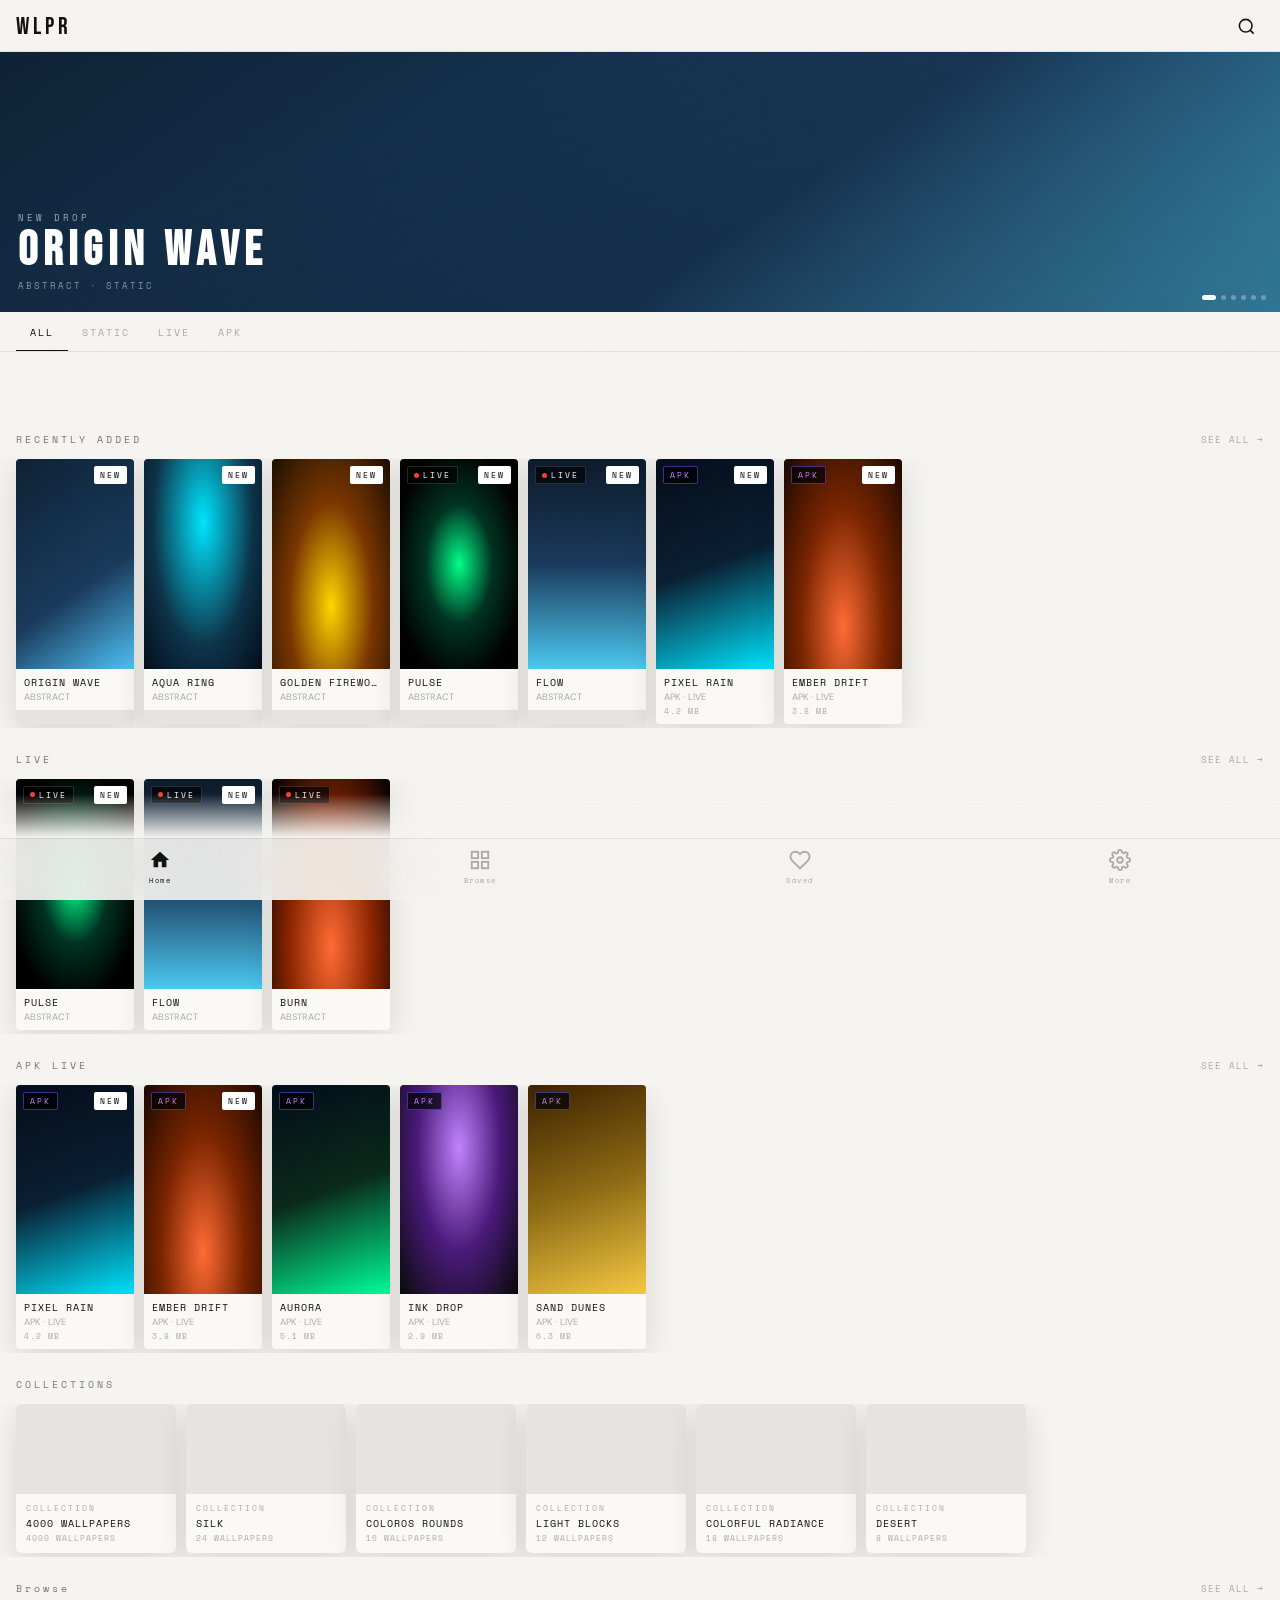
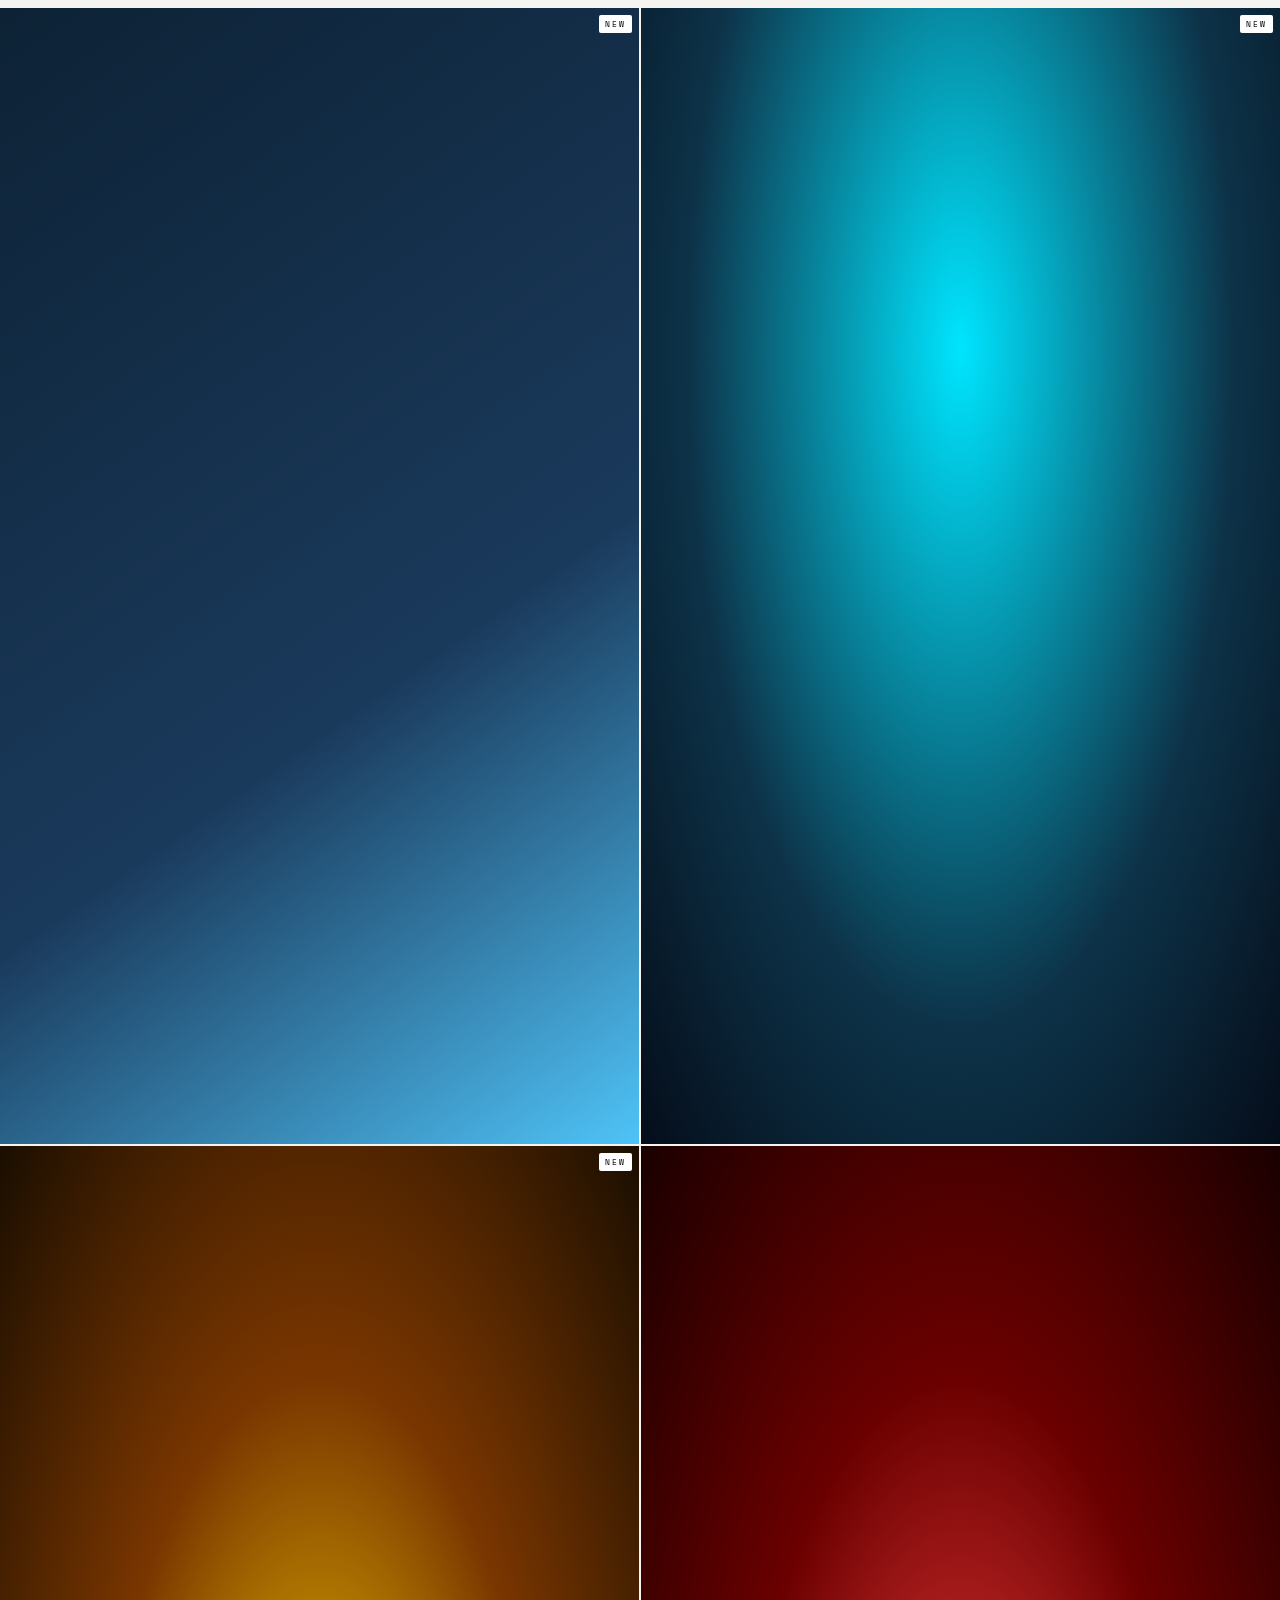
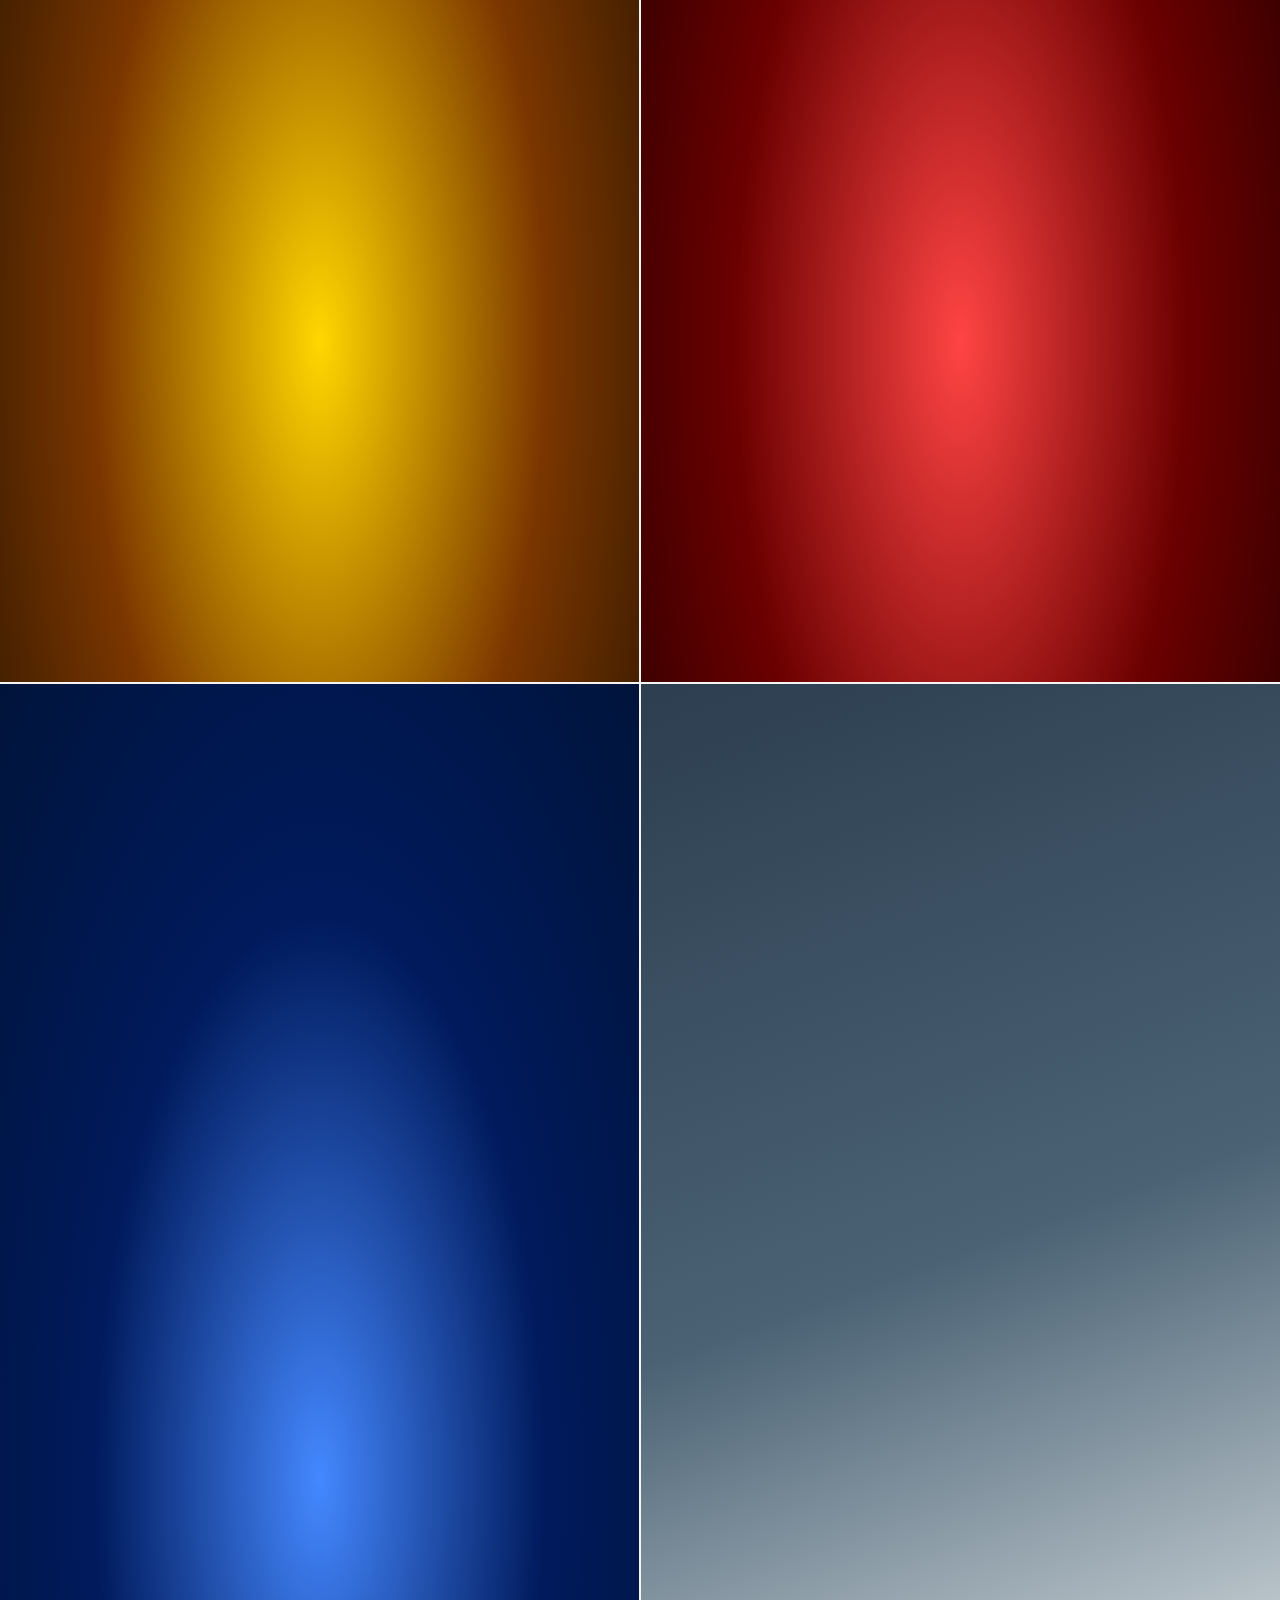
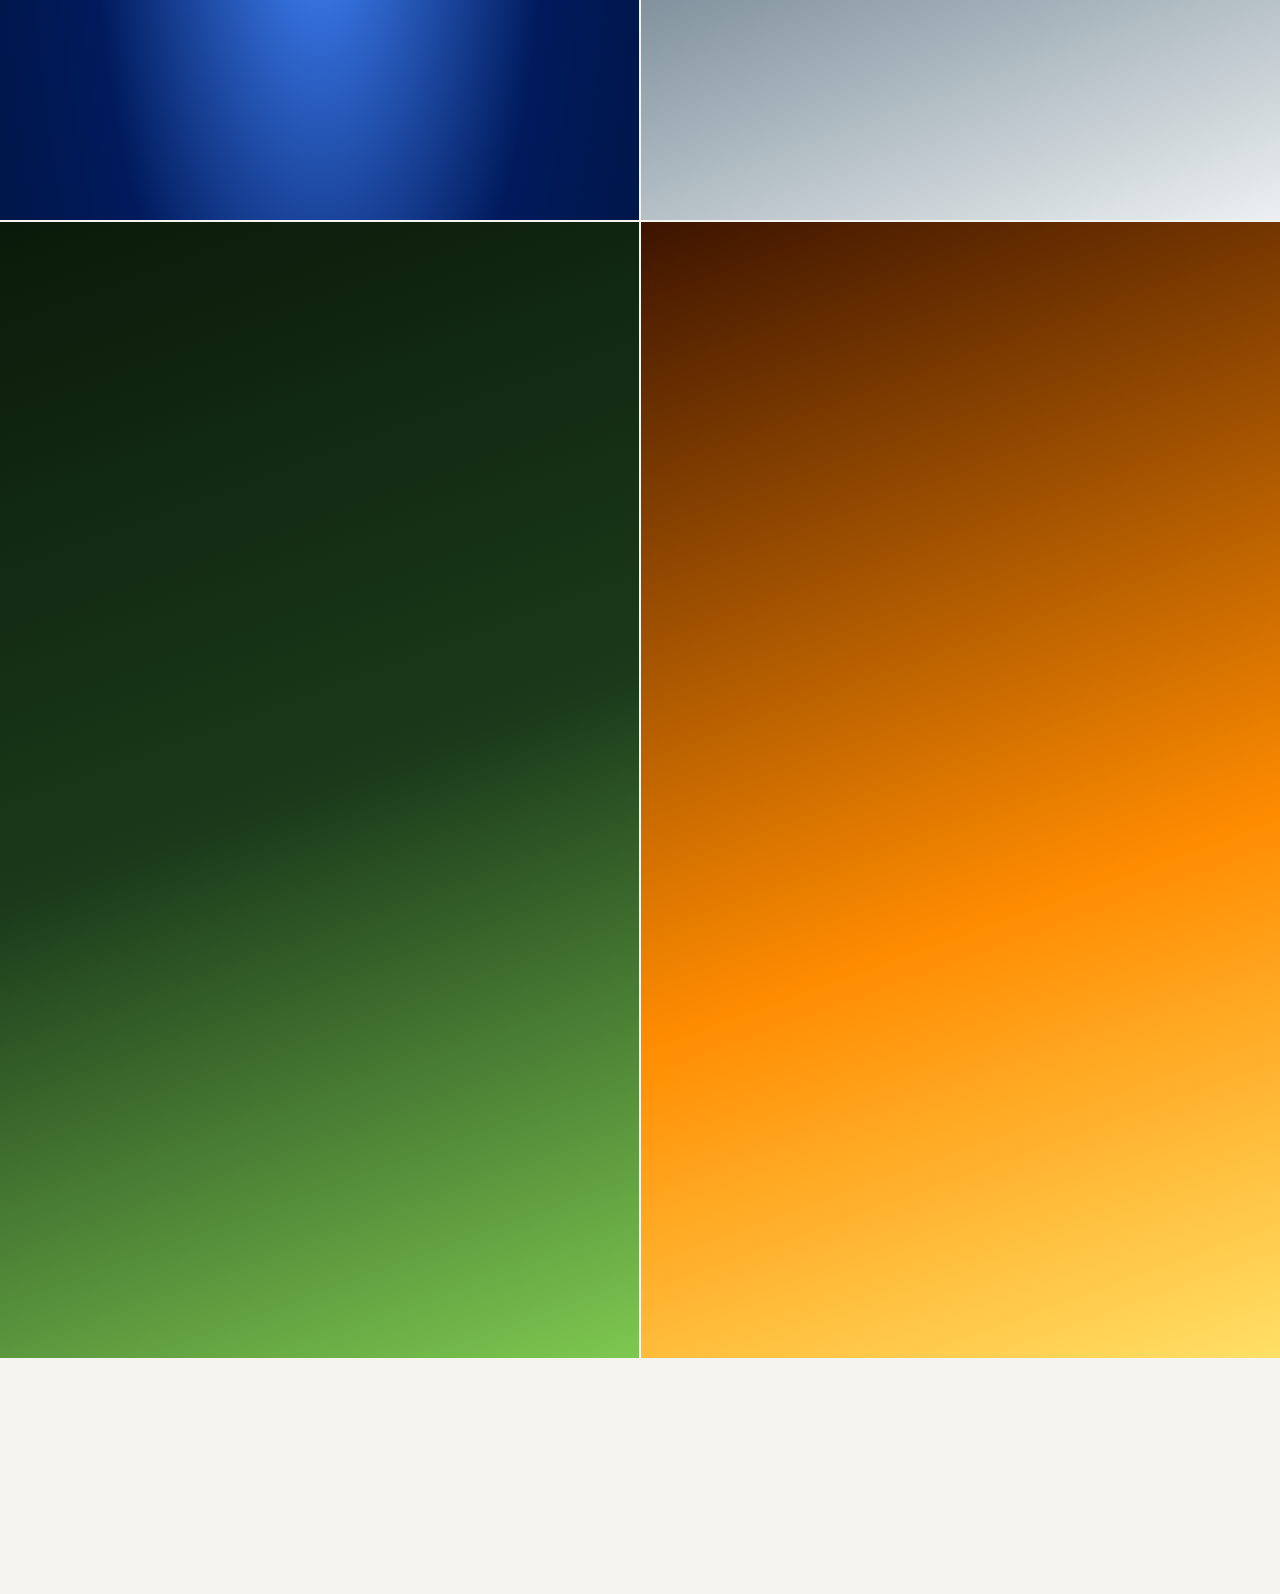
==== commit ce370a6e: "commit 3" ====
--- a/index.html
+++ b/index.html
@@ -18,13 +18,11 @@
 </head>
 <body>
 <div class="noise-overlay"></div>
-
 <header class="app-header">
   <div class="header-inner">
     <span class="logo">WLPR</span>
     <div class="header-right">
-      <button class="theme-btn" onclick="quickToggleTheme()" title="Toggle theme">☀</button>
-      <button class="header-btn" onclick="nav('search.html')">
+      <button class="header-btn" onclick="location.href='search.html'">
         <svg width="19" height="19" viewBox="0 0 24 24" fill="none" stroke="currentColor" stroke-width="2"><circle cx="11" cy="11" r="8"/><path d="m21 21-4.35-4.35"/></svg>
       </button>
     </div>
@@ -32,20 +30,17 @@
 </header>
 
 <div class="page-wrap">
-
-  <!-- Hero -->
   <section class="hero-banner" id="heroBanner">
     <div class="hero-bg-gradient" id="heroBgGradient"></div>
     <img class="hero-bg-img" id="heroBgImg" src="" alt="" onerror="this.style.display='none'"/>
     <div class="hero-content">
       <div class="hero-tag" data-i18n="new_drop">NEW DROP</div>
-      <h2 class="hero-title" id="heroTitle" style="transition:opacity 0.3s">—</h2>
+      <h2 class="hero-title" id="heroTitle">—</h2>
       <p class="hero-sub" id="heroSub"></p>
     </div>
     <div class="hero-dots" id="heroDots"></div>
   </section>
 
-  <!-- Tabs -->
   <div class="tabs-bar">
     <button class="tab active" data-tab="all"    data-i18n="all">ALL</button>
     <button class="tab"        data-tab="static" data-i18n="static">STATIC</button>
@@ -54,35 +49,30 @@
   </div>
 
   <main class="main-scroll">
-
-    <!-- New drops -->
     <section class="section">
       <div class="section-header">
         <span class="section-title" data-i18n="recently_added">RECENTLY ADDED</span>
-        <a class="section-link" onclick="nav('browse.html?filter=new')" data-i18n="see_all">SEE ALL →</a>
+        <a class="section-link" href="browse.html?filter=new" data-i18n="see_all">SEE ALL →</a>
       </div>
       <div class="horiz-scroll" id="newDrops"></div>
     </section>
 
-    <!-- Live -->
     <section class="section">
       <div class="section-header">
         <span class="section-title" data-i18n="live_wallpapers">LIVE</span>
-        <a class="section-link" onclick="nav('browse.html?filter=live')" data-i18n="see_all">SEE ALL →</a>
+        <a class="section-link" href="browse.html?filter=live" data-i18n="see_all">SEE ALL →</a>
       </div>
       <div class="horiz-scroll" id="liveSection"></div>
     </section>
 
-    <!-- APK -->
     <section class="section">
       <div class="section-header">
         <span class="section-title" data-i18n="apk_wallpapers">APK LIVE</span>
-        <a class="section-link" onclick="nav('browse.html?filter=apk')" data-i18n="see_all">SEE ALL →</a>
+        <a class="section-link" href="browse.html?filter=apk" data-i18n="see_all">SEE ALL →</a>
       </div>
       <div class="horiz-scroll" id="apkSection"></div>
     </section>
 
-    <!-- Collections -->
     <section class="section">
       <div class="section-header">
         <span class="section-title" data-i18n="collections">COLLECTIONS</span>
@@ -90,22 +80,19 @@
       <div class="horiz-scroll" id="collectionsRow"></div>
     </section>
 
-    <!-- Browse grid -->
     <section class="section">
       <div class="section-header">
         <span class="section-title" data-i18n="browse">BROWSE</span>
-        <a class="section-link" onclick="nav('browse.html')" data-i18n="see_all">SEE ALL →</a>
+        <a class="section-link" href="browse.html" data-i18n="see_all">SEE ALL →</a>
       </div>
       <div class="grid-2col" id="browseGrid"></div>
     </section>
-
     <div class="bottomspace"></div>
   </main>
 </div>
 
 <nav class="bottom-nav"></nav>
 <div class="nav-fade"></div>
-
 <script src="assets/app.js"></script>
 <script>initHomePage();</script>
 <script>if('serviceWorker'in navigator)navigator.serviceWorker.register('service-worker.js').catch(()=>{})</script>
--- a/assets/style.css
+++ b/assets/style.css
@@ -1,42 +1,34 @@
 /* =============================================
    WLPR v2 — Wallpaper App
-   Yeezy-raw editorial aesthetic
-   Full light/dark system + smooth animations
    ============================================= */
 
-/* ── Themes ─────────────────────────────────── */
 :root {
-  /* Dark (default) */
   --bg:       #0a0a0a;
   --bg2:      #111111;
   --bg3:      #1a1a1a;
   --surface:  #161616;
   --border:   rgba(255,255,255,0.09);
-  --border2:  rgba(255,255,255,0.05);
   --text:     #f0f0f0;
   --text2:    #888;
   --text3:    #444;
-  --accent:   #ffffff;
   --pill-bg:  #1c1c1c;
   --pill-border: rgba(255,255,255,0.1);
   --shadow:   0 8px 32px rgba(0,0,0,0.6);
   --nav-blur: rgba(10,10,10,0.92);
   --header-blur: rgba(10,10,10,0.88);
-  --theme-icon: '☀';
   --noise-opacity: 0.028;
-}
-
+  --safe-bottom: env(safe-area-inset-bottom, 0px);
+  --safe-top:    env(safe-area-inset-top, 0px);
+}
 [data-theme="light"] {
   --bg:       #f5f4f0;
   --bg2:      #eeece8;
   --bg3:      #e6e4e0;
   --surface:  #faf9f7;
   --border:   rgba(0,0,0,0.08);
-  --border2:  rgba(0,0,0,0.04);
   --text:     #111111;
   --text2:    #777;
   --text3:    #aaa;
-  --accent:   #111111;
   --pill-bg:  #e8e6e2;
   --pill-border: rgba(0,0,0,0.1);
   --shadow:   0 8px 32px rgba(0,0,0,0.12);
@@ -45,708 +37,382 @@
   --noise-opacity: 0.015;
 }
 
-/* ── Reset ───────────────────────────────────── */
-*, *::before, *::after {
-  box-sizing: border-box;
-  margin: 0; padding: 0;
-  -webkit-tap-highlight-color: transparent;
-  outline: none;
-}
-
+*, *::before, *::after { box-sizing: border-box; margin: 0; padding: 0; -webkit-tap-highlight-color: transparent; outline: none; }
 html { overscroll-behavior-y: none; }
-
 body {
   background: var(--bg);
   color: var(--text);
   font-family: 'DM Sans', sans-serif;
   font-size: 14px;
   -webkit-font-smoothing: antialiased;
-  transition: background 0.35s ease, color 0.35s ease;
+  transition: background 0.35s, color 0.35s;
   min-height: 100vh;
   overflow-x: hidden;
 }
 
-/* ── Grain texture ───────────────────────────── */
+/* Grain */
 .noise-overlay {
-  position: fixed; inset: 0;
-  z-index: 9999;
-  pointer-events: none;
+  position: fixed; inset: 0; z-index: 9999; pointer-events: none;
   opacity: var(--noise-opacity);
   background-image: url("data:image/svg+xml,%3Csvg viewBox='0 0 256 256' xmlns='http://www.w3.org/2000/svg'%3E%3Cfilter id='n'%3E%3CfeTurbulence type='fractalNoise' baseFrequency='0.85' numOctaves='4' stitchTiles='stitch'/%3E%3C/filter%3E%3Crect width='100%25' height='100%25' filter='url(%23n)'/%3E%3C/svg%3E");
   background-size: 128px;
-  transition: opacity 0.35s;
-}
-
-/* ── Page transition ─────────────────────────── */
-.page-wrap {
-  opacity: 0;
-  transform: translateY(18px);
-  transition: opacity 0.38s cubic-bezier(.22,.68,0,1.2), transform 0.38s cubic-bezier(.22,.68,0,1.2);
-}
-.page-wrap.visible {
-  opacity: 1;
-  transform: translateY(0);
-}
-
-/* ── Header ──────────────────────────────────── */
+}
+
+/* Page transition */
+.page-wrap { opacity: 0; transform: translateY(16px); transition: opacity 0.36s cubic-bezier(.22,.68,0,1.2), transform 0.36s cubic-bezier(.22,.68,0,1.2); }
+.page-wrap.visible { opacity: 1; transform: translateY(0); }
+
+/* ── Header ─────────────────────────────────── */
 .app-header {
   position: fixed; top: 0; left: 0; right: 0;
-  height: 52px;
+  height: calc(52px + var(--safe-top));
+  padding-top: var(--safe-top);
   background: var(--header-blur);
-  backdrop-filter: blur(16px);
-  -webkit-backdrop-filter: blur(16px);
+  backdrop-filter: blur(16px); -webkit-backdrop-filter: blur(16px);
   border-bottom: 1px solid var(--border);
   z-index: 500;
   transition: background 0.35s, border-color 0.35s;
 }
-.header-inner {
-  display: flex;
-  align-items: center;
-  justify-content: space-between;
-  height: 100%;
-  padding: 0 16px;
-}
-.logo {
-  font-family: 'Bebas Neue', sans-serif;
-  font-size: 1.5rem;
-  letter-spacing: 4px;
-  user-select: none;
-}
-.header-btn {
-  background: none; border: none;
-  color: var(--text); cursor: pointer;
-  width: 36px; height: 36px;
-  display: flex; align-items: center; justify-content: center;
-  border-radius: 50%;
-  transition: background 0.15s;
-}
+.header-inner { display: flex; align-items: center; justify-content: space-between; height: 52px; padding: 0 16px; }
+.logo { font-family: 'Bebas Neue', sans-serif; font-size: 1.5rem; letter-spacing: 4px; user-select: none; }
+.header-btn { background: none; border: none; color: var(--text); cursor: pointer; width: 36px; height: 36px; display: flex; align-items: center; justify-content: center; border-radius: 50%; transition: background 0.15s; }
 .header-btn:active { background: var(--bg3); }
 .header-right { display: flex; align-items: center; gap: 4px; }
 
-/* Theme toggle button */
-.theme-btn {
-  background: var(--pill-bg);
-  border: 1px solid var(--pill-border);
-  color: var(--text);
-  width: 34px; height: 34px;
-  border-radius: 50%;
+/* ── Hero ────────────────────────────────────── */
+.hero-banner {
+  margin-top: calc(52px + var(--safe-top));
+  height: 52vw; max-height: 260px;
+  position: relative; overflow: hidden; cursor: pointer; background: var(--bg3);
+}
+.hero-banner::after {
+  content: ''; position: absolute; inset: 0;
+  background: linear-gradient(160deg, transparent 30%, rgba(0,0,0,0.72) 100%); z-index: 1;
+}
+[data-theme="light"] .hero-banner::after { background: linear-gradient(160deg, transparent 30%, rgba(0,0,0,0.4) 100%); }
+.hero-bg-img { position: absolute; inset: 0; width: 100%; height: 100%; object-fit: cover; }
+.hero-bg-gradient { position: absolute; inset: 0; }
+.hero-content { position: absolute; bottom: 20px; left: 18px; z-index: 2; animation: heroIn 0.6s cubic-bezier(.22,.68,0,1.1) both; }
+@keyframes heroIn { from { opacity: 0; transform: translateY(12px); } to { opacity: 1; transform: translateY(0); } }
+.hero-tag { font-family: 'Space Mono', monospace; font-size: 0.58rem; letter-spacing: 3px; color: rgba(255,255,255,0.6); margin-bottom: 3px; }
+.hero-title { font-family: 'Bebas Neue', sans-serif; font-size: 3rem; letter-spacing: 6px; line-height: 1; color: #fff; transition: opacity 0.3s; }
+.hero-sub { font-family: 'Space Mono', monospace; font-size: 0.58rem; letter-spacing: 2px; color: rgba(255,255,255,0.5); margin-top: 4px; }
+.hero-dots { position: absolute; bottom: 12px; right: 14px; z-index: 2; display: flex; gap: 5px; align-items: center; }
+.hero-dot { width: 5px; height: 5px; border-radius: 50%; background: rgba(255,255,255,0.3); transition: background 0.25s, width 0.25s; }
+.hero-dot.active { background: #fff; width: 14px; border-radius: 3px; }
+
+/* ── Tabs ────────────────────────────────────── */
+.tabs-bar { display: flex; padding: 12px 16px 0; border-bottom: 1px solid var(--border); background: var(--bg); overflow-x: auto; scrollbar-width: none; transition: background 0.35s, border-color 0.35s; }
+.tabs-bar::-webkit-scrollbar { display: none; }
+.tab { background: none; border: none; color: var(--text3); font-family: 'Space Mono', monospace; font-size: 0.65rem; letter-spacing: 2px; padding: 0 14px 10px; cursor: pointer; border-bottom: 2px solid transparent; transition: color 0.2s, border-color 0.2s; white-space: nowrap; flex-shrink: 0; margin-bottom: -1px; }
+.tab.active { color: var(--text); border-bottom-color: var(--text); }
+
+/* ── Filter pills ────────────────────────────── */
+.filter-bar { display: flex; gap: 8px; padding: 14px 16px; overflow-x: auto; scrollbar-width: none; margin-top: calc(52px + var(--safe-top)); }
+.filter-bar::-webkit-scrollbar { display: none; }
+.filter-pill { background: var(--pill-bg); border: 1px solid var(--pill-border); color: var(--text2); font-family: 'Space Mono', monospace; font-size: 0.58rem; letter-spacing: 2px; padding: 6px 14px; border-radius: 2px; cursor: pointer; white-space: nowrap; flex-shrink: 0; transition: all 0.18s; }
+.filter-pill.active { background: var(--text); color: var(--bg); border-color: var(--text); }
+.filter-pill:active { opacity: 0.7; }
+
+/* ── Main scroll ─────────────────────────────── */
+.main-scroll {
+  padding-top: calc(52px + var(--safe-top) + 8px);
+  padding-bottom: calc(68px + var(--safe-bottom) + 44px);
+  min-height: 100vh;
+}
+
+/* ── Sections ────────────────────────────────── */
+.section { padding: 20px 0 4px; }
+.section-header { display: flex; align-items: baseline; justify-content: space-between; padding: 0 16px 12px; }
+.section-title { font-family: 'Space Mono', monospace; font-size: 0.62rem; letter-spacing: 3px; color: var(--text2); }
+.section-link { font-family: 'Space Mono', monospace; font-size: 0.58rem; letter-spacing: 1px; color: var(--text3); text-decoration: none; cursor: pointer; transition: color 0.15s; }
+.section-link:active { color: var(--text); }
+
+/* ── Horiz scroll ────────────────────────────── */
+.horiz-scroll { display: flex; gap: 10px; padding: 0 16px 4px; overflow-x: auto; scrollbar-width: none; }
+.horiz-scroll::-webkit-scrollbar { display: none; }
+
+/* ── Small card ──────────────────────────────── */
+.card-sm { flex-shrink: 0; width: 118px; border-radius: 4px; overflow: hidden; cursor: pointer; position: relative; background: var(--bg3); transition: transform 0.18s cubic-bezier(.34,1.56,.64,1); box-shadow: var(--shadow); }
+.card-sm:active { transform: scale(0.93); }
+.card-sm-thumb { width: 100%; aspect-ratio: 9/16; position: relative; overflow: hidden; }
+.card-sm-thumb img { width: 100%; height: 100%; object-fit: cover; display: block; }
+.card-sm-info { padding: 6px 8px 7px; background: var(--surface); transition: background 0.35s; }
+.card-sm-title { font-family: 'Space Mono', monospace; font-size: 0.6rem; letter-spacing: 1px; color: var(--text); white-space: nowrap; overflow: hidden; text-overflow: ellipsis; }
+.card-sm-cat { font-size: 0.58rem; color: var(--text3); margin-top: 2px; }
+.card-apk-size { font-family: 'Space Mono', monospace; font-size: 0.52rem; letter-spacing: 1px; color: var(--text3); margin-top: 2px; }
+
+/* ── Grid ────────────────────────────────────── */
+.grid-2col { display: grid; grid-template-columns: repeat(2, 1fr); gap: 2px; }
+.grid-3col { grid-template-columns: repeat(3, 1fr); }
+.card-grid { position: relative; overflow: hidden; cursor: pointer; aspect-ratio: 9/16; background: var(--bg3); transition: opacity 0.15s; }
+.card-grid:active { opacity: 0.82; }
+.card-grid img { width: 100%; height: 100%; object-fit: cover; display: block; transition: transform 0.35s ease; }
+.card-grid:active img { transform: scale(1.04); }
+.card-grid-overlay { position: absolute; bottom: 0; left: 0; right: 0; padding: 28px 10px 10px; background: linear-gradient(transparent, rgba(0,0,0,0.72)); opacity: 0; transition: opacity 0.2s; }
+.card-grid:active .card-grid-overlay { opacity: 1; }
+.card-grid-title { font-family: 'Space Mono', monospace; font-size: 0.58rem; letter-spacing: 2px; color: #fff; }
+
+/* ── Pills ───────────────────────────────────── */
+.pill { position: absolute; border-radius: 2px; font-family: 'Space Mono', monospace; font-size: 0.5rem; letter-spacing: 2px; padding: 2px 6px; line-height: 1; }
+.pill-live { top: 7px; left: 7px; background: rgba(0,0,0,0.65); border: 1px solid rgba(255,255,255,0.15); color: #fff; display: inline-flex; align-items: center; gap: 4px; height: 18px; }
+.pill-new { top: 7px; right: 7px; background: #fff; color: #000; height: 18px; display: inline-flex; align-items: center; }
+.pill-apk { top: 7px; left: 7px; background: rgba(0,0,0,0.7); border: 1px solid rgba(108,99,255,0.5); color: #c084fc; display: inline-flex; align-items: center; gap: 4px; height: 18px; }
+.live-dot { width: 5px; height: 5px; border-radius: 50%; background: #ff3b30; flex-shrink: 0; animation: blink 1.5s ease-in-out infinite; }
+@keyframes blink { 0%,100%{opacity:1} 50%{opacity:0.25} }
+
+/* ── Collection card ─────────────────────────── */
+.collection-card { flex-shrink: 0; width: 160px; border-radius: 6px; overflow: hidden; cursor: pointer; background: var(--bg3); transition: transform 0.18s cubic-bezier(.34,1.56,.64,1); box-shadow: var(--shadow); }
+.collection-card:active { transform: scale(0.93); }
+.collection-thumb { width: 100%; aspect-ratio: 16/9; overflow: hidden; }
+.collection-thumb img { width: 100%; height: 100%; object-fit: cover; display: block; }
+.collection-info { padding: 8px 10px 9px; background: var(--surface); transition: background 0.35s; }
+.collection-badge-text { font-family: 'Space Mono', monospace; font-size: 0.52rem; letter-spacing: 2px; color: var(--text3); margin-bottom: 2px; }
+.collection-title { font-family: 'Space Mono', monospace; font-size: 0.6rem; letter-spacing: 1px; color: var(--text); white-space: nowrap; overflow: hidden; text-overflow: ellipsis; }
+
+/* ── Count label ─────────────────────────────── */
+.count-label { font-family: 'Space Mono', monospace; font-size: 0.58rem; letter-spacing: 2px; color: var(--text3); text-align: center; padding: 20px; }
+
+/* ── Bottom nav ──────────────────────────────── */
+.bottom-nav {
+  position: fixed; bottom: 0; left: 0; right: 0;
+  height: calc(62px + var(--safe-bottom));
+  padding-bottom: var(--safe-bottom);
+  background: var(--nav-blur);
+  backdrop-filter: blur(20px); -webkit-backdrop-filter: blur(20px);
+  border-top: 1px solid var(--border);
+  display: flex; align-items: flex-start;
+  z-index: 500;
+  transition: background 0.35s, border-color 0.35s;
+}
+.nav-item { flex: 1; display: flex; flex-direction: column; align-items: center; gap: 4px; text-decoration: none; color: var(--text3); padding: 10px 0 0; transition: color 0.2s, transform 0.2s; }
+.nav-item span { font-family: 'Space Mono', monospace; font-size: 0.45rem; letter-spacing: 1.5px; }
+.nav-item.active { color: var(--text); }
+.nav-item:active { transform: scale(0.88); color: var(--text); }
+.nav-fade { position: fixed; bottom: calc(62px + var(--safe-bottom)); left: 0; right: 0; height: 44px; background: linear-gradient(to top, var(--bg) 0%, transparent 100%); pointer-events: none; z-index: 499; transition: background 0.35s; }
+
+/* ── Detail page ─────────────────────────────── */
+body.detail-page { background: #000; }
+body.detail-page[data-theme="light"] { background: #111; }
+
+.detail-bg { position: fixed; inset: 0; z-index: 0; cursor: pointer; }
+.detail-overlay { position: absolute; inset: 0; z-index: 1; background: linear-gradient(to bottom, rgba(0,0,0,0.12) 0%, transparent 40%, rgba(0,0,0,0.45) 100%); }
+.detail-img { width: 100%; height: 100%; object-fit: cover; display: block; }
+
+/* Float buttons */
+.float-btn {
+  width: 40px; height: 40px;
+  background: rgba(0,0,0,0.52);
+  backdrop-filter: blur(10px); -webkit-backdrop-filter: blur(10px);
+  border: 1px solid rgba(255,255,255,0.12);
+  border-radius: 50%; color: #fff;
   display: flex; align-items: center; justify-content: center;
   cursor: pointer;
   transition: all 0.2s cubic-bezier(.34,1.56,.64,1);
-  font-size: 15px;
-}
-.theme-btn:active { transform: scale(0.85); }
-
-/* ── Hero ────────────────────────────────────── */
-.hero-banner {
-  margin-top: 52px;
-  height: 52vw; max-height: 260px;
-  position: relative; overflow: hidden;
-  cursor: pointer;
-  background: var(--bg3);
-  transition: background 0.35s;
-}
-.hero-banner::after {
-  content: '';
-  position: absolute; inset: 0;
-  background: linear-gradient(160deg, transparent 30%, rgba(0,0,0,0.72) 100%);
-  z-index: 1;
-}
-[data-theme="light"] .hero-banner::after {
-  background: linear-gradient(160deg, transparent 30%, rgba(0,0,0,0.4) 100%);
-}
-.hero-bg-img {
-  position: absolute; inset: 0;
-  width: 100%; height: 100%;
-  object-fit: cover;
-  transition: opacity 0.5s ease;
-}
-.hero-bg-gradient {
-  position: absolute; inset: 0;
-  transition: opacity 0.5s ease;
-}
-.hero-content {
-  position: absolute; bottom: 20px; left: 18px; z-index: 2;
-  animation: heroIn 0.6s cubic-bezier(.22,.68,0,1.1) both;
-}
-@keyframes heroIn {
-  from { opacity: 0; transform: translateY(12px); }
-  to   { opacity: 1; transform: translateY(0); }
-}
-.hero-tag {
-  font-family: 'Space Mono', monospace;
-  font-size: 0.58rem; letter-spacing: 3px; color: rgba(255,255,255,0.6);
-  margin-bottom: 3px;
-}
-.hero-title {
-  font-family: 'Bebas Neue', sans-serif;
-  font-size: 3rem; letter-spacing: 6px; line-height: 1; color: #fff;
-  transition: opacity 0.3s;
-}
-.hero-sub {
-  font-family: 'Space Mono', monospace;
-  font-size: 0.58rem; letter-spacing: 2px; color: rgba(255,255,255,0.5); margin-top: 4px;
-}
-.hero-dots {
-  position: absolute; bottom: 12px; right: 14px; z-index: 2;
-  display: flex; gap: 5px; align-items: center;
-}
-.hero-dot {
-  width: 5px; height: 5px; border-radius: 50%;
-  background: rgba(255,255,255,0.3);
-  transition: background 0.25s, transform 0.25s, width 0.25s;
-}
-.hero-dot.active {
-  background: #fff; width: 14px; border-radius: 3px;
-}
-
-/* ── Tabs ────────────────────────────────────── */
-.tabs-bar {
-  display: flex; padding: 12px 16px 0; gap: 0;
-  border-bottom: 1px solid var(--border);
-  background: var(--bg);
-  transition: background 0.35s, border-color 0.35s;
-  overflow-x: auto; scrollbar-width: none;
-}
-.tabs-bar::-webkit-scrollbar { display: none; }
-.tab {
-  background: none; border: none; color: var(--text3);
-  font-family: 'Space Mono', monospace;
-  font-size: 0.65rem; letter-spacing: 2px;
-  padding: 0 14px 10px;
-  cursor: pointer;
-  border-bottom: 2px solid transparent;
-  transition: color 0.2s, border-color 0.2s;
-  white-space: nowrap; flex-shrink: 0;
-  margin-bottom: -1px;
-}
-.tab.active { color: var(--text); border-bottom-color: var(--text); }
-
-/* ── Filter pills ────────────────────────────── */
-.filter-bar {
-  display: flex; gap: 8px; padding: 14px 16px;
-  overflow-x: auto; scrollbar-width: none;
-  margin-top: 52px;
-}
-.filter-bar::-webkit-scrollbar { display: none; }
-.filter-pill {
-  background: var(--pill-bg);
-  border: 1px solid var(--pill-border);
-  color: var(--text2);
-  font-family: 'Space Mono', monospace;
-  font-size: 0.58rem; letter-spacing: 2px;
-  padding: 6px 14px; border-radius: 2px;
-  cursor: pointer; white-space: nowrap; flex-shrink: 0;
-  transition: all 0.18s;
-}
-.filter-pill.active {
-  background: var(--text); color: var(--bg); border-color: var(--text);
-}
-.filter-pill:active { opacity: 0.7; }
-
-/* ── Scroll area ─────────────────────────────── */
-.main-scroll {
-  padding-top: calc(52px + 8px);
-  padding-bottom: calc(68px + 36px);
-  min-height: 100vh;
-}
-
-/* ── Section ─────────────────────────────────── */
-.section { padding: 20px 0 4px; }
-.section-header {
-  display: flex; align-items: baseline; justify-content: space-between;
-  padding: 0 16px 12px;
-}
-.section-title {
-  font-family: 'Space Mono', monospace;
-  font-size: 0.62rem; letter-spacing: 3px; color: var(--text2);
-}
-.section-link {
-  font-family: 'Space Mono', monospace;
-  font-size: 0.58rem; letter-spacing: 1px; color: var(--text3);
-  text-decoration: none; transition: color 0.15s;
-}
-.section-link:active { color: var(--text); }
-
-/* ── Horizontal scroll ───────────────────────── */
-.horiz-scroll {
-  display: flex; gap: 10px; padding: 0 16px 4px;
-  overflow-x: auto; scrollbar-width: none; -ms-overflow-style: none;
-}
-.horiz-scroll::-webkit-scrollbar { display: none; }
-
-/* ── Small card ──────────────────────────────── */
-.card-sm {
-  flex-shrink: 0; width: 118px;
-  border-radius: 4px; overflow: hidden;
-  cursor: pointer; position: relative;
-  background: var(--bg3);
-  transition: transform 0.18s cubic-bezier(.34,1.56,.64,1), box-shadow 0.2s;
-  box-shadow: var(--shadow);
-}
-.card-sm:active { transform: scale(0.93); }
-.card-sm-thumb {
-  width: 100%; aspect-ratio: 9/16;
-  position: relative; overflow: hidden;
-}
-.card-sm-thumb img {
-  width: 100%; height: 100%; object-fit: cover; display: block;
-  transition: transform 0.3s;
-}
-.card-sm-info {
-  padding: 6px 8px 7px;
-  background: var(--surface);
-  transition: background 0.35s;
-}
-.card-sm-title {
-  font-family: 'Space Mono', monospace;
-  font-size: 0.6rem; letter-spacing: 1px; color: var(--text);
-  white-space: nowrap; overflow: hidden; text-overflow: ellipsis;
-}
-.card-sm-cat {
-  font-size: 0.58rem; color: var(--text3); margin-top: 2px;
-}
-
-/* ── Grid ────────────────────────────────────── */
-.grid-2col {
-  display: grid;
-  grid-template-columns: repeat(2, 1fr);
-  gap: 2px;
-}
-.card-grid {
-  position: relative; overflow: hidden; cursor: pointer;
-  aspect-ratio: 9/16;
-  background: var(--bg3);
-  transition: opacity 0.15s;
-}
-.card-grid:active { opacity: 0.82; }
-.card-grid img {
-  width: 100%; height: 100%; object-fit: cover; display: block;
-  transition: transform 0.35s ease;
-}
-.card-grid:active img { transform: scale(1.04); }
-.card-grid-overlay {
-  position: absolute; bottom: 0; left: 0; right: 0;
-  padding: 28px 10px 10px;
-  background: linear-gradient(transparent, rgba(0,0,0,0.72));
-  opacity: 0; transition: opacity 0.2s;
-}
-.card-grid:hover .card-grid-overlay,
-.card-grid:active .card-grid-overlay { opacity: 1; }
-.card-grid-title {
-  font-family: 'Space Mono', monospace;
-  font-size: 0.58rem; letter-spacing: 2px; color: #fff;
-}
-
-/* ── Pills on cards ──────────────────────────── */
-.pill {
-  position: absolute; border-radius: 2px;
-  font-family: 'Space Mono', monospace;
-  font-size: 0.5rem; letter-spacing: 2px;
-  padding: 2px 6px; line-height: 1.5;
-}
-.pill-live {
-  top: 7px; left: 7px;
-  background: rgba(0,0,0,0.65);
-  border: 1px solid rgba(255,255,255,0.15);
-  color: #fff;
-  display: flex; align-items: center; gap: 4px;
-}
-.pill-new {
-  top: 7px; right: 7px;
-  background: #fff; color: #000;
-}
-.pill-apk {
-  top: 7px; left: 7px;
-  background: rgba(0,0,0,0.7);
-  border: 1px solid rgba(108,99,255,0.5);
-  color: #c084fc;
-  display: flex; align-items: center; gap: 4px;
-}
-
-/* Live dot */
-.live-dot {
-  width: 5px; height: 5px; border-radius: 50%; background: #ff3b30; flex-shrink: 0;
-  animation: blink 1.5s ease-in-out infinite;
-}
-@keyframes blink { 0%,100%{opacity:1} 50%{opacity:0.25} }
-
-/* ── APK card size info ───────────────────────── */
-.card-apk-size {
-  font-family: 'Space Mono', monospace;
-  font-size: 0.52rem; letter-spacing: 1px; color: var(--text3);
-  margin-top: 2px;
-}
-
-/* ── Collection card ─────────────────────────── */
-.collection-card {
-  flex-shrink: 0; width: 160px;
-  border-radius: 6px; overflow: hidden;
-  cursor: pointer; position: relative;
-  background: var(--bg3);
-  transition: transform 0.18s cubic-bezier(.34,1.56,.64,1);
-  box-shadow: var(--shadow);
-}
-.collection-card:active { transform: scale(0.93); }
-.collection-thumb {
-  width: 100%; aspect-ratio: 16/9; overflow: hidden;
-}
-.collection-thumb img { width: 100%; height: 100%; object-fit: cover; display: block; }
-.collection-info {
-  padding: 8px 10px 9px;
-  background: var(--surface);
-  transition: background 0.35s;
-}
-.collection-badge-text {
-  font-family: 'Space Mono', monospace;
-  font-size: 0.52rem; letter-spacing: 2px; color: var(--text3); margin-bottom: 2px;
-}
-.collection-title {
-  font-family: 'Space Mono', monospace;
-  font-size: 0.6rem; letter-spacing: 1px; color: var(--text);
-  white-space: nowrap; overflow: hidden; text-overflow: ellipsis;
-}
-
-/* ── Count label ─────────────────────────────── */
-.count-label {
-  font-family: 'Space Mono', monospace;
-  font-size: 0.58rem; letter-spacing: 2px; color: var(--text3);
-  text-align: center; padding: 20px;
-}
-
-/* ── Bottom nav ──────────────────────────────── */
-.bottom-nav {
-  position: fixed; bottom: 0; left: 0; right: 0;
-  height: 68px;
-  background: var(--nav-blur);
-  backdrop-filter: blur(20px); -webkit-backdrop-filter: blur(20px);
-  border-top: 1px solid var(--border);
-  display: flex; align-items: center;
-  z-index: 500;
-  transition: background 0.35s, border-color 0.35s;
-}
-.nav-item {
-  flex: 1; display: flex; flex-direction: column;
-  align-items: center; gap: 4px;
-  text-decoration: none; color: var(--text3);
-  padding: 8px 0;
-  transition: color 0.2s, transform 0.2s;
-}
-.nav-item span {
-  font-family: 'Space Mono', monospace;
-  font-size: 0.45rem; letter-spacing: 1.5px;
-}
-.nav-item.active { color: var(--text); }
-.nav-item:active { transform: scale(0.88); color: var(--text); }
-.nav-fade {
-  position: fixed; bottom: 68px; left: 0; right: 0; height: 40px;
-  background: linear-gradient(to top, var(--bg) 0%, transparent 100%);
-  pointer-events: none; z-index: 499;
-  transition: background 0.35s;
-}
-
-/* ── Detail page ─────────────────────────────── */
-body.detail-page { background: #000; }
-body.detail-page[data-theme="light"] { background: #111; }
-
-.detail-bg { position: fixed; inset: 0; z-index: 0; }
-.detail-overlay {
-  position: absolute; inset: 0; z-index: 1;
-  background: linear-gradient(
-    to bottom,
-    rgba(0,0,0,0.15) 0%,
-    transparent 35%,
-    rgba(0,0,0,0.8) 100%
-  );
-}
-.detail-img { width: 100%; height: 100%; object-fit: cover; display: block; }
-
-.float-btn {
-  position: fixed; z-index: 100;
-  width: 40px; height: 40px;
-  background: rgba(0,0,0,0.52);
-  backdrop-filter: blur(10px);
-  border: 1px solid rgba(255,255,255,0.12);
-  border-radius: 50%; color: #fff;
-  display: flex; align-items: center; justify-content: center;
-  cursor: pointer; transition: all 0.2s cubic-bezier(.34,1.56,.64,1);
+  flex-shrink: 0;
 }
 .float-btn:active { transform: scale(0.85); }
-.float-back { top: 16px; left: 16px; }
-.float-save { top: 16px; right: 16px; }
-.float-save.saved {
-  background: rgba(255,255,255,0.9); color: #000;
-  border-color: transparent;
-}
-
+/* Back button: standalone fixed */
+.float-back {
+  position: fixed; z-index: 200;
+  top: calc(16px + var(--safe-top)); left: 16px;
+}
+/* Save + share grouped on the right */
+.float-actions {
+  position: fixed; z-index: 200;
+  top: calc(16px + var(--safe-top)); right: 16px;
+  display: flex; gap: 8px; align-items: center;
+}
+.float-save.saved { background: rgba(255,255,255,0.9); color: #000; border-color: transparent; }
+
+/* ── Detail panel — 3-state bottom sheet ────── */
+/*
+  The panel has a FIXED height so its top edge is always
+  at the same position regardless of content length.
+  The panel travels via translateY between 3 states.
+*/
 .detail-panel {
-  position: fixed; bottom: 0; left: 0; right: 0; z-index: 50;
-  background: rgba(10,10,10,0.9);
-  backdrop-filter: blur(24px); -webkit-backdrop-filter: blur(24px);
-  border-top: 1px solid rgba(255,255,255,0.07);
-  border-radius: 16px 16px 0 0;
-  padding: 12px 20px 44px;
-  transform: translateY(20px);
-  opacity: 0;
-  animation: panelIn 0.45s cubic-bezier(.22,.68,0,1.1) 0.15s forwards;
-}
-[data-theme="light"] .detail-panel {
-  background: rgba(245,244,240,0.9);
-}
-@keyframes panelIn {
-  to { transform: translateY(0); opacity: 1; }
-}
-.panel-handle {
-  width: 36px; height: 4px; background: rgba(255,255,255,0.15);
-  border-radius: 2px; margin: 0 auto 16px;
-}
-[data-theme="light"] .panel-handle { background: rgba(0,0,0,0.1); }
-.panel-row {
-  display: flex; align-items: flex-start; justify-content: space-between; margin-bottom: 10px;
-}
-.panel-title {
-  font-family: 'Bebas Neue', sans-serif;
-  font-size: 2.3rem; letter-spacing: 5px; line-height: 1; color: #f0f0f0;
-}
+  position: fixed;
+  left: 0; right: 0; bottom: 0;
+  z-index: 100;
+  /* Panel height = 64vh in normal state.
+     In full state it rises but bottom stays at screen bottom,
+     so we use min-height: 100vh to ensure content fills downward. */
+  height: 64vh;
+  min-height: 64vh;
+  display: flex;
+  flex-direction: column;
+  background: rgba(13,13,13,0.96);
+  backdrop-filter: blur(28px); -webkit-backdrop-filter: blur(28px);
+  border-radius: 18px 18px 0 0;
+  border-top: 1px solid rgba(255,255,255,0.08);
+  will-change: transform;
+  transition: transform 0.44s cubic-bezier(.32,.72,0,1);
+  transform: translateY(0);
+}
+[data-theme="light"] .detail-panel { background: rgba(238,236,232,0.96); }
+
+/* mini: only ~70px visible (handle + title) */
+.detail-panel[data-state="mini"]   { transform: translateY(calc(100% - 70px)); }
+/* normal: panel starts at 36% from bottom */
+.detail-panel[data-state="normal"] { transform: translateY(0); }
+/* full: panel rises — bottom stays anchored, top goes near top of screen */
+.detail-panel[data-state="full"]   { transform: translateY(calc(-1 * (36vh - 70px - var(--safe-top)))); height: calc(64vh + 36vh - 70px - var(--safe-top)); }
+
+/* Drag zone — top portion of panel, large touch target */
+.panel-drag-zone {
+  padding: 12px 20px 8px;
+  display: flex; flex-direction: column; align-items: center; gap: 10px;
+  touch-action: none; /* we handle all touch events here */
+  user-select: none;
+}
+.panel-handle { width: 38px; height: 4px; background: rgba(255,255,255,0.18); border-radius: 2px; }
+[data-theme="light"] .panel-handle { background: rgba(0,0,0,0.12); }
+
+.panel-header-row {
+  width: 100%;
+  display: flex; align-items: center; justify-content: space-between;
+}
+.panel-title { font-family: 'Bebas Neue', sans-serif; font-size: 2.1rem; letter-spacing: 5px; line-height: 1; color: #f0f0f0; }
 [data-theme="light"] .panel-title { color: #111; }
-.panel-meta {
-  font-family: 'Space Mono', monospace;
-  font-size: 0.58rem; letter-spacing: 2px; color: rgba(255,255,255,0.35); margin-top: 4px;
-}
-[data-theme="light"] .panel-meta { color: rgba(0,0,0,0.4); }
-.color-swatch {
-  width: 34px; height: 34px; border-radius: 50%;
-  border: 2px solid rgba(255,255,255,0.12);
-  flex-shrink: 0;
-}
-
-.tag-row { display: flex; flex-wrap: wrap; gap: 6px; margin-bottom: 18px; }
-.tag {
-  background: rgba(255,255,255,0.07);
-  border: 1px solid rgba(255,255,255,0.1);
-  color: rgba(255,255,255,0.6);
-  font-family: 'Space Mono', monospace;
-  font-size: 0.53rem; letter-spacing: 2px;
-  padding: 4px 10px; border-radius: 2px; cursor: pointer;
-  transition: all 0.15s;
-}
-[data-theme="light"] .tag {
-  background: rgba(0,0,0,0.05);
-  border-color: rgba(0,0,0,0.1);
-  color: rgba(0,0,0,0.5);
-}
-.tag:active, .tag.active {
-  background: rgba(255,255,255,0.9); color: #000; border-color: transparent;
-}
-
-.download-btn {
-  display: flex; align-items: center; justify-content: center; gap: 10px;
-  width: 100%; padding: 15px;
-  background: #fff; color: #000;
-  border: none; border-radius: 3px;
-  font-family: 'Space Mono', monospace;
-  font-size: 0.68rem; letter-spacing: 3px;
-  cursor: pointer; text-decoration: none;
-  transition: opacity 0.15s, transform 0.15s;
-  margin-bottom: 22px;
-}
+.panel-meta { font-family: 'Space Mono', monospace; font-size: 0.56rem; letter-spacing: 2px; color: rgba(255,255,255,0.35); margin-top: 2px; }
+[data-theme="light"] .panel-meta { color: rgba(0,0,0,0.38); }
+.color-swatch { width: 30px; height: 30px; border-radius: 50%; border: 2px solid rgba(255,255,255,0.12); flex-shrink: 0; }
+
+/* Scrollable inner — fills remaining panel height, only scrolls in full state */
+.panel-inner {
+  padding: 4px 20px calc(var(--safe-bottom) + 28px);
+  overflow-y: hidden;
+  -webkit-overflow-scrolling: touch;
+  flex: 1; /* fill remaining height in flex column panel */
+  min-height: 0; /* required for flex overflow to work */
+}
+.detail-panel[data-state="full"] .panel-inner { overflow-y: auto; }
+
+.tag-row { display: flex; flex-wrap: wrap; gap: 6px; margin-bottom: 16px; }
+.tag { background: rgba(255,255,255,0.07); border: 1px solid rgba(255,255,255,0.1); color: rgba(255,255,255,0.6); font-family: 'Space Mono', monospace; font-size: 0.53rem; letter-spacing: 2px; padding: 4px 10px; border-radius: 2px; cursor: pointer; transition: all 0.15s; }
+[data-theme="light"] .tag { background: rgba(0,0,0,0.05); border-color: rgba(0,0,0,0.1); color: rgba(0,0,0,0.5); }
+.tag:active { background: rgba(255,255,255,0.9); color: #000; border-color: transparent; }
+
+.download-btn { display: flex; align-items: center; justify-content: center; gap: 10px; width: 100%; padding: 15px; background: #fff; color: #000; border: none; border-radius: 3px; font-family: 'Space Mono', monospace; font-size: 0.68rem; letter-spacing: 3px; cursor: pointer; text-decoration: none; transition: opacity 0.15s, transform 0.15s; margin-bottom: 20px; }
 .download-btn:active { opacity: 0.8; transform: scale(0.98); }
 
-/* APK install guide */
-.apk-guide {
-  background: rgba(108,99,255,0.08);
-  border: 1px solid rgba(108,99,255,0.18);
-  border-radius: 4px;
-  padding: 14px 16px;
-  margin-bottom: 18px;
-}
-.apk-guide-title {
-  font-family: 'Space Mono', monospace;
-  font-size: 0.6rem; letter-spacing: 2px; color: #c084fc;
-  margin-bottom: 10px;
-}
-.apk-guide-step {
-  display: flex; gap: 10px; align-items: flex-start;
-  margin-bottom: 8px;
-}
+/* APK guide */
+.apk-guide { background: rgba(108,99,255,0.08); border: 1px solid rgba(108,99,255,0.18); border-radius: 4px; padding: 14px 16px; margin-bottom: 18px; }
+.apk-guide-title { font-family: 'Space Mono', monospace; font-size: 0.6rem; letter-spacing: 2px; color: #c084fc; margin-bottom: 10px; }
+.apk-guide-step { display: flex; gap: 10px; align-items: flex-start; margin-bottom: 8px; }
 .apk-guide-step:last-child { margin-bottom: 0; }
-.apk-step-num {
-  font-family: 'Space Mono', monospace;
-  font-size: 0.55rem; color: #c084fc;
-  background: rgba(192,132,252,0.12);
-  border-radius: 50%; width: 18px; height: 18px;
-  display: flex; align-items: center; justify-content: center;
-  flex-shrink: 0;
-}
-.apk-step-text {
-  font-size: 0.7rem; line-height: 1.45; color: rgba(255,255,255,0.65);
-}
+.apk-step-num { font-family: 'Space Mono', monospace; font-size: 0.55rem; color: #c084fc; background: rgba(192,132,252,0.12); border-radius: 50%; width: 18px; height: 18px; display: flex; align-items: center; justify-content: center; flex-shrink: 0; margin-top: 1px; }
+.apk-step-text { font-size: 0.72rem; line-height: 1.5; color: rgba(255,255,255,0.65); }
 [data-theme="light"] .apk-step-text { color: rgba(0,0,0,0.55); }
-
-.apk-info-row {
-  display: flex; gap: 12px; margin-bottom: 14px; flex-wrap: wrap;
-}
-.apk-info-chip {
-  background: rgba(255,255,255,0.05);
-  border: 1px solid rgba(255,255,255,0.08);
-  border-radius: 2px;
-  font-family: 'Space Mono', monospace;
-  font-size: 0.55rem; letter-spacing: 1px; color: rgba(255,255,255,0.5);
-  padding: 4px 10px;
-  display: flex; align-items: center; gap: 5px;
-}
-[data-theme="light"] .apk-info-chip {
-  background: rgba(0,0,0,0.04); border-color: rgba(0,0,0,0.08); color: rgba(0,0,0,0.45);
-}
-
-.similar-section {
-  border-top: 1px solid rgba(255,255,255,0.06);
-  padding-top: 18px;
-}
+.apk-info-row { display: flex; gap: 10px; margin-bottom: 14px; flex-wrap: wrap; }
+.apk-info-chip { background: rgba(255,255,255,0.05); border: 1px solid rgba(255,255,255,0.08); border-radius: 2px; font-family: 'Space Mono', monospace; font-size: 0.55rem; letter-spacing: 1px; color: rgba(255,255,255,0.5); padding: 4px 10px; display: flex; align-items: center; gap: 5px; }
+[data-theme="light"] .apk-info-chip { background: rgba(0,0,0,0.04); border-color: rgba(0,0,0,0.08); color: rgba(0,0,0,0.45); }
+.similar-section { border-top: 1px solid rgba(255,255,255,0.06); padding-top: 18px; }
 [data-theme="light"] .similar-section { border-top-color: rgba(0,0,0,0.08); }
 
-/* ── Search input ────────────────────────────── */
+/* ── Share sheet ─────────────────────────────── */
+.share-overlay {
+  position: fixed; inset: 0; z-index: 800;
+  background: rgba(0,0,0,0.48);
+  backdrop-filter: blur(3px); -webkit-backdrop-filter: blur(3px);
+  opacity: 0; pointer-events: none;
+  transition: opacity 0.26s;
+}
+.share-overlay.open { opacity: 1; pointer-events: all; }
+
+.share-sheet {
+  position: fixed; left: 8px; right: 8px; bottom: calc(8px + var(--safe-bottom));
+  z-index: 801;
+  background: var(--bg2);
+  border-radius: 16px;
+  border: 1px solid var(--border);
+  overflow: hidden;
+  transform: translateY(calc(100% + 20px));
+  transition: transform 0.4s cubic-bezier(.32,.72,0,1);
+}
+.share-sheet.open { transform: translateY(0); }
+
+.share-sheet-handle { width: 36px; height: 4px; background: var(--border); border-radius: 2px; margin: 12px auto 8px; }
+
+.share-title-row { display: flex; align-items: center; gap: 12px; padding: 4px 16px 12px; border-bottom: 1px solid var(--border); }
+.share-thumb { width: 42px; height: 42px; border-radius: 8px; background: var(--bg3); overflow: hidden; flex-shrink: 0; }
+.share-thumb img { width: 100%; height: 100%; object-fit: cover; }
+.share-wp-title { font-family: 'Bebas Neue', sans-serif; font-size: 1.1rem; letter-spacing: 3px; }
+.share-wp-sub { font-family: 'Space Mono', monospace; font-size: 0.52rem; letter-spacing: 1px; color: var(--text3); margin-top: 2px; }
+
+.share-apps { display: flex; padding: 12px 4px; overflow-x: auto; scrollbar-width: none; border-bottom: 1px solid var(--border); }
+.share-apps::-webkit-scrollbar { display: none; }
+.share-app-btn { display: flex; flex-direction: column; align-items: center; gap: 5px; padding: 4px 12px; background: none; border: none; cursor: pointer; color: var(--text); flex-shrink: 0; transition: opacity 0.15s; }
+.share-app-btn:active { opacity: 0.6; }
+.share-app-icon { width: 50px; height: 50px; border-radius: 13px; display: flex; align-items: center; justify-content: center; font-size: 24px; background: var(--bg3); }
+.share-app-label { font-family: 'Space Mono', monospace; font-size: 0.48rem; letter-spacing: 1px; color: var(--text2); }
+
+.share-actions { padding: 4px 0; border-bottom: 1px solid var(--border); }
+.share-action-row { display: flex; align-items: center; gap: 14px; width: 100%; padding: 11px 16px; background: none; border: none; cursor: pointer; color: var(--text); text-align: left; font-family: 'DM Sans', sans-serif; font-size: 0.9rem; transition: background 0.12s; }
+.share-action-row:active { background: var(--bg3); }
+.share-action-icon { width: 32px; height: 32px; border-radius: 8px; background: var(--bg3); display: flex; align-items: center; justify-content: center; color: var(--text2); flex-shrink: 0; }
+
+.share-cancel { display: block; width: 100%; padding: 14px; background: none; border: none; border-top: 1px solid var(--border); font-family: 'Space Mono', monospace; font-size: 0.6rem; letter-spacing: 2px; color: var(--text2); cursor: pointer; transition: background 0.12s; }
+.share-cancel:active { background: var(--bg3); }
+
+/* ── Search ──────────────────────────────────── */
 .search-wrap { flex: 1; margin: 0 6px; }
-.search-input {
-  width: 100%;
-  background: var(--bg3);
-  border: 1px solid var(--border);
-  border-radius: 3px;
-  color: var(--text);
-  font-family: 'Space Mono', monospace;
-  font-size: 0.68rem; letter-spacing: 2px;
-  padding: 7px 12px;
-  caret-color: var(--text);
-  transition: background 0.35s, border-color 0.35s;
-}
+.search-input { width: 100%; background: var(--bg3); border: 1px solid var(--border); border-radius: 3px; color: var(--text); font-family: 'Space Mono', monospace; font-size: 0.68rem; letter-spacing: 2px; padding: 7px 12px; caret-color: var(--text); }
 .search-input::placeholder { color: var(--text3); }
 
-/* ── Saved empty state ───────────────────────── */
-.empty-state {
-  display: flex; flex-direction: column;
-  align-items: center; justify-content: center;
-  padding: 80px 32px; gap: 16px;
-}
-.empty-state p {
-  font-family: 'Space Mono', monospace;
-  font-size: 0.62rem; letter-spacing: 2px; color: var(--text3); text-align: center;
-}
-.empty-cta {
-  font-family: 'Space Mono', monospace;
-  font-size: 0.62rem; letter-spacing: 2px; color: var(--text);
-  text-decoration: none;
-  border: 1px solid var(--border);
-  padding: 10px 20px; border-radius: 2px;
-  transition: all 0.15s;
-}
+/* ── Saved empty ─────────────────────────────── */
+.empty-state { display: flex; flex-direction: column; align-items: center; justify-content: center; padding: 80px 32px; gap: 16px; }
+.empty-state p { font-family: 'Space Mono', monospace; font-size: 0.62rem; letter-spacing: 2px; color: var(--text3); text-align: center; }
+.empty-cta { font-family: 'Space Mono', monospace; font-size: 0.62rem; letter-spacing: 2px; color: var(--text); text-decoration: none; cursor: pointer; border: 1px solid var(--border); padding: 10px 20px; border-radius: 2px; transition: all 0.15s; }
 .empty-cta:active { background: var(--text); color: var(--bg); }
 
 /* ── Settings ────────────────────────────────── */
 .settings-list { padding: 8px 0 24px; }
-.settings-section-label {
-  font-family: 'Space Mono', monospace;
-  font-size: 0.53rem; letter-spacing: 3px; color: var(--text3);
-  padding: 0 16px 8px;
-}
-.settings-row {
-  display: flex; align-items: center; justify-content: space-between;
-  padding: 14px 16px; border-bottom: 1px solid var(--border);
-  cursor: pointer; transition: background 0.12s;
-}
+.settings-section-label { font-family: 'Space Mono', monospace; font-size: 0.53rem; letter-spacing: 3px; color: var(--text3); padding: 0 16px 8px; }
+.settings-row { display: flex; align-items: center; justify-content: space-between; padding: 14px 16px; border-bottom: 1px solid var(--border); cursor: pointer; transition: background 0.12s; }
 .settings-row:active { background: var(--bg2); }
-.settings-row-left {
-  display: flex; align-items: center; gap: 12px;
-  font-family: 'Space Mono', monospace;
-  font-size: 0.62rem; letter-spacing: 1.5px; color: var(--text);
-}
-.settings-icon {
-  width: 32px; height: 32px; background: var(--bg3);
-  border-radius: 3px; display: flex; align-items: center; justify-content: center;
-  color: var(--text2); transition: background 0.35s;
-}
-.toggle-group {
-  display: flex; gap: 2px; background: var(--bg3);
-  border-radius: 3px; padding: 2px; transition: background 0.35s;
-}
-.toggle-btn {
-  background: none; border: none; color: var(--text3);
-  font-family: 'Space Mono', monospace; font-size: 0.62rem;
-  padding: 4px 12px; border-radius: 2px;
-  cursor: pointer; transition: all 0.15s;
-}
+.settings-row-left { display: flex; align-items: center; gap: 12px; font-family: 'Space Mono', monospace; font-size: 0.62rem; letter-spacing: 1.5px; color: var(--text); }
+.settings-icon { width: 32px; height: 32px; background: var(--bg3); border-radius: 3px; display: flex; align-items: center; justify-content: center; color: var(--text2); }
+.toggle-group { display: flex; gap: 2px; background: var(--bg3); border-radius: 3px; padding: 2px; }
+.toggle-btn { background: none; border: none; color: var(--text3); font-family: 'Space Mono', monospace; font-size: 0.62rem; padding: 4px 12px; border-radius: 2px; cursor: pointer; transition: all 0.15s; }
 .toggle-btn.active { background: var(--text); color: var(--bg); }
-
-/* Language selector */
-.lang-select {
-  background: var(--bg3); border: 1px solid var(--border);
-  color: var(--text); font-family: 'Space Mono', monospace;
-  font-size: 0.6rem; letter-spacing: 1px;
-  padding: 6px 10px; border-radius: 3px; cursor: pointer;
-  transition: background 0.35s;
-}
-
-/* Theme selector row */
+.lang-select { background: var(--bg3); border: 1px solid var(--border); color: var(--text); font-family: 'Space Mono', monospace; font-size: 0.6rem; letter-spacing: 1px; padding: 6px 10px; border-radius: 3px; cursor: pointer; }
 .theme-options { display: flex; gap: 8px; }
-.theme-opt {
-  background: var(--pill-bg); border: 1px solid var(--pill-border);
-  color: var(--text2); font-family: 'Space Mono', monospace;
-  font-size: 0.55rem; letter-spacing: 1.5px;
-  padding: 5px 12px; border-radius: 2px;
-  cursor: pointer; transition: all 0.15s;
-}
+.theme-opt { background: var(--pill-bg); border: 1px solid var(--pill-border); color: var(--text2); font-family: 'Space Mono', monospace; font-size: 0.55rem; letter-spacing: 1.5px; padding: 5px 12px; border-radius: 2px; cursor: pointer; transition: all 0.15s; }
 .theme-opt.active { background: var(--text); color: var(--bg); border-color: var(--text); }
-
-.app-wordmark {
-  font-family: 'Bebas Neue', sans-serif;
-  font-size: 3.8rem; letter-spacing: 12px; color: var(--border);
-  text-align: center; padding: 32px 0 8px; user-select: none;
-}
-
-/* ── Stagger animations ───────────────────────── */
-@keyframes fadeUp {
-  from { opacity: 0; transform: translateY(14px); }
-  to   { opacity: 1; transform: translateY(0); }
-}
+.app-wordmark { font-family: 'Bebas Neue', sans-serif; font-size: 3.8rem; letter-spacing: 12px; color: var(--border); text-align: center; padding: 32px 0 8px; user-select: none; }
+
+/* ── Animations ──────────────────────────────── */
+@keyframes fadeUp { from { opacity: 0; transform: translateY(14px); } to { opacity: 1; transform: translateY(0); } }
 .card-grid { animation: fadeUp 0.3s ease both; }
-.card-grid:nth-child(1) { animation-delay: 0ms; }
-.card-grid:nth-child(2) { animation-delay: 35ms; }
-.card-grid:nth-child(3) { animation-delay: 70ms; }
-.card-grid:nth-child(4) { animation-delay: 105ms; }
-.card-grid:nth-child(5) { animation-delay: 140ms; }
-.card-grid:nth-child(6) { animation-delay: 175ms; }
-.card-grid:nth-child(7) { animation-delay: 210ms; }
-.card-grid:nth-child(8) { animation-delay: 245ms; }
-
+.card-grid:nth-child(1){animation-delay:0ms} .card-grid:nth-child(2){animation-delay:35ms} .card-grid:nth-child(3){animation-delay:70ms} .card-grid:nth-child(4){animation-delay:105ms} .card-grid:nth-child(5){animation-delay:140ms} .card-grid:nth-child(6){animation-delay:175ms} .card-grid:nth-child(7){animation-delay:210ms} .card-grid:nth-child(8){animation-delay:245ms}
 .card-sm { animation: fadeUp 0.3s ease both; }
-.card-sm:nth-child(1) { animation-delay: 30ms; }
-.card-sm:nth-child(2) { animation-delay: 70ms; }
-.card-sm:nth-child(3) { animation-delay: 110ms; }
-.card-sm:nth-child(4) { animation-delay: 150ms; }
-.card-sm:nth-child(5) { animation-delay: 190ms; }
+.card-sm:nth-child(1){animation-delay:30ms} .card-sm:nth-child(2){animation-delay:70ms} .card-sm:nth-child(3){animation-delay:110ms} .card-sm:nth-child(4){animation-delay:150ms} .card-sm:nth-child(5){animation-delay:190ms}
 
 /* ── Misc ────────────────────────────────────── */
-.bottomspace { height: 100px; }
+.bottomspace { height: 120px; }
 a { color: inherit; }
 button { font-family: inherit; }
 
 /* Placeholder gradients */
-.wp-s001 { background: linear-gradient(145deg, #0d2235 0%, #1a3a5c 60%, #4fc3f7 100%); }
-.wp-s002 { background: radial-gradient(ellipse at 50% 30%, #00e5ff 0%, #0d3349 60%, #050d1a 100%); }
-.wp-s003 { background: radial-gradient(ellipse at 50% 70%, #ffd700 0%, #7a3600 50%, #1a0e00 100%); }
-.wp-s004 { background: radial-gradient(ellipse at 50% 70%, #ff4444 0%, #6b0000 50%, #1a0000 100%); }
-.wp-s005 { background: radial-gradient(ellipse at 50% 70%, #4488ff 0%, #001a5c 50%, #00143a 100%); }
-.wp-s006 { background: linear-gradient(160deg, #2c3e50 0%, #4a6274 50%, #ecf0f1 100%); }
-.wp-s007 { background: linear-gradient(160deg, #0a1a0a 0%, #1a3a1a 50%, #7ec850 100%); }
-.wp-s008 { background: linear-gradient(160deg, #3d1400 0%, #ff8c00 60%, #ffe066 100%); }
-.wp-s009 { background: linear-gradient(160deg, #1a0500 0%, #8b3500 50%, #ff7043 100%); }
-.wp-s010 { background: radial-gradient(ellipse at 50% 70%, #ffd700 0%, #7a5200 50%, #1a0e00 100%); }
-.wp-s011 { background: radial-gradient(ellipse at 50% 70%, #ff4444 0%, #7a0000 50%, #1a0000 100%); }
-.wp-s012 { background: radial-gradient(ellipse at 50% 70%, #4488ff 0%, #001266 50%, #00143a 100%); }
-.wp-l001 { background: radial-gradient(ellipse at 50% 50%, #00ff88 0%, #003322 40%, #000 80%); }
-.wp-l002 { background: linear-gradient(180deg, #0d1b2a 0%, #1a3a5c 50%, #4cc9f0 100%); }
-.wp-l003 { background: radial-gradient(ellipse at 50% 80%, #ff6b35 0%, #8b2500 50%, #000 100%); }
-.wp-a001 { background: linear-gradient(160deg, #050d1a 0%, #0a1f33 50%, #00e5ff 100%); }
-.wp-a002 { background: radial-gradient(ellipse at 50% 80%, #ff6b35 0%, #7a2500 50%, #1a0800 100%); }
-.wp-a003 { background: linear-gradient(160deg, #020d1a 0%, #0a2a1a 50%, #00ff99 100%); }
-.wp-a004 { background: radial-gradient(ellipse at 50% 30%, #c084fc 0%, #4a1a7a 50%, #0a0a0a 100%); }
-.wp-a005 { background: linear-gradient(160deg, #3d2200 0%, #8b6914 50%, #f5c842 100%); }
+.wp-s001{background:linear-gradient(145deg,#0d2235 0%,#1a3a5c 60%,#4fc3f7 100%)}
+.wp-s002{background:radial-gradient(ellipse at 50% 30%,#00e5ff 0%,#0d3349 60%,#050d1a 100%)}
+.wp-s003{background:radial-gradient(ellipse at 50% 70%,#ffd700 0%,#7a3600 50%,#1a0e00 100%)}
+.wp-s004{background:radial-gradient(ellipse at 50% 70%,#ff4444 0%,#6b0000 50%,#1a0000 100%)}
+.wp-s005{background:radial-gradient(ellipse at 50% 70%,#4488ff 0%,#001a5c 50%,#00143a 100%)}
+.wp-s006{background:linear-gradient(160deg,#2c3e50 0%,#4a6274 50%,#ecf0f1 100%)}
+.wp-s007{background:linear-gradient(160deg,#0a1a0a 0%,#1a3a1a 50%,#7ec850 100%)}
+.wp-s008{background:linear-gradient(160deg,#3d1400 0%,#ff8c00 60%,#ffe066 100%)}
+.wp-s009{background:linear-gradient(160deg,#1a0500 0%,#8b3500 50%,#ff7043 100%)}
+.wp-s010{background:radial-gradient(ellipse at 50% 70%,#ffd700 0%,#7a5200 50%,#1a0e00 100%)}
+.wp-s011{background:radial-gradient(ellipse at 50% 70%,#ff4444 0%,#7a0000 50%,#1a0000 100%)}
+.wp-s012{background:radial-gradient(ellipse at 50% 70%,#4488ff 0%,#001266 50%,#00143a 100%)}
+.wp-l001{background:radial-gradient(ellipse at 50% 50%,#00ff88 0%,#003322 40%,#000 80%)}
+.wp-l002{background:linear-gradient(180deg,#0d1b2a 0%,#1a3a5c 50%,#4cc9f0 100%)}
+.wp-l003{background:radial-gradient(ellipse at 50% 80%,#ff6b35 0%,#8b2500 50%,#000 100%)}
+.wp-a001{background:linear-gradient(160deg,#050d1a 0%,#0a1f33 50%,#00e5ff 100%)}
+.wp-a002{background:radial-gradient(ellipse at 50% 80%,#ff6b35 0%,#7a2500 50%,#1a0800 100%)}
+.wp-a003{background:linear-gradient(160deg,#020d1a 0%,#0a2a1a 50%,#00ff99 100%)}
+.wp-a004{background:radial-gradient(ellipse at 50% 30%,#c084fc 0%,#4a1a7a 50%,#0a0a0a 100%)}
+.wp-a005{background:linear-gradient(160deg,#3d2200 0%,#8b6914 50%,#f5c842 100%)}
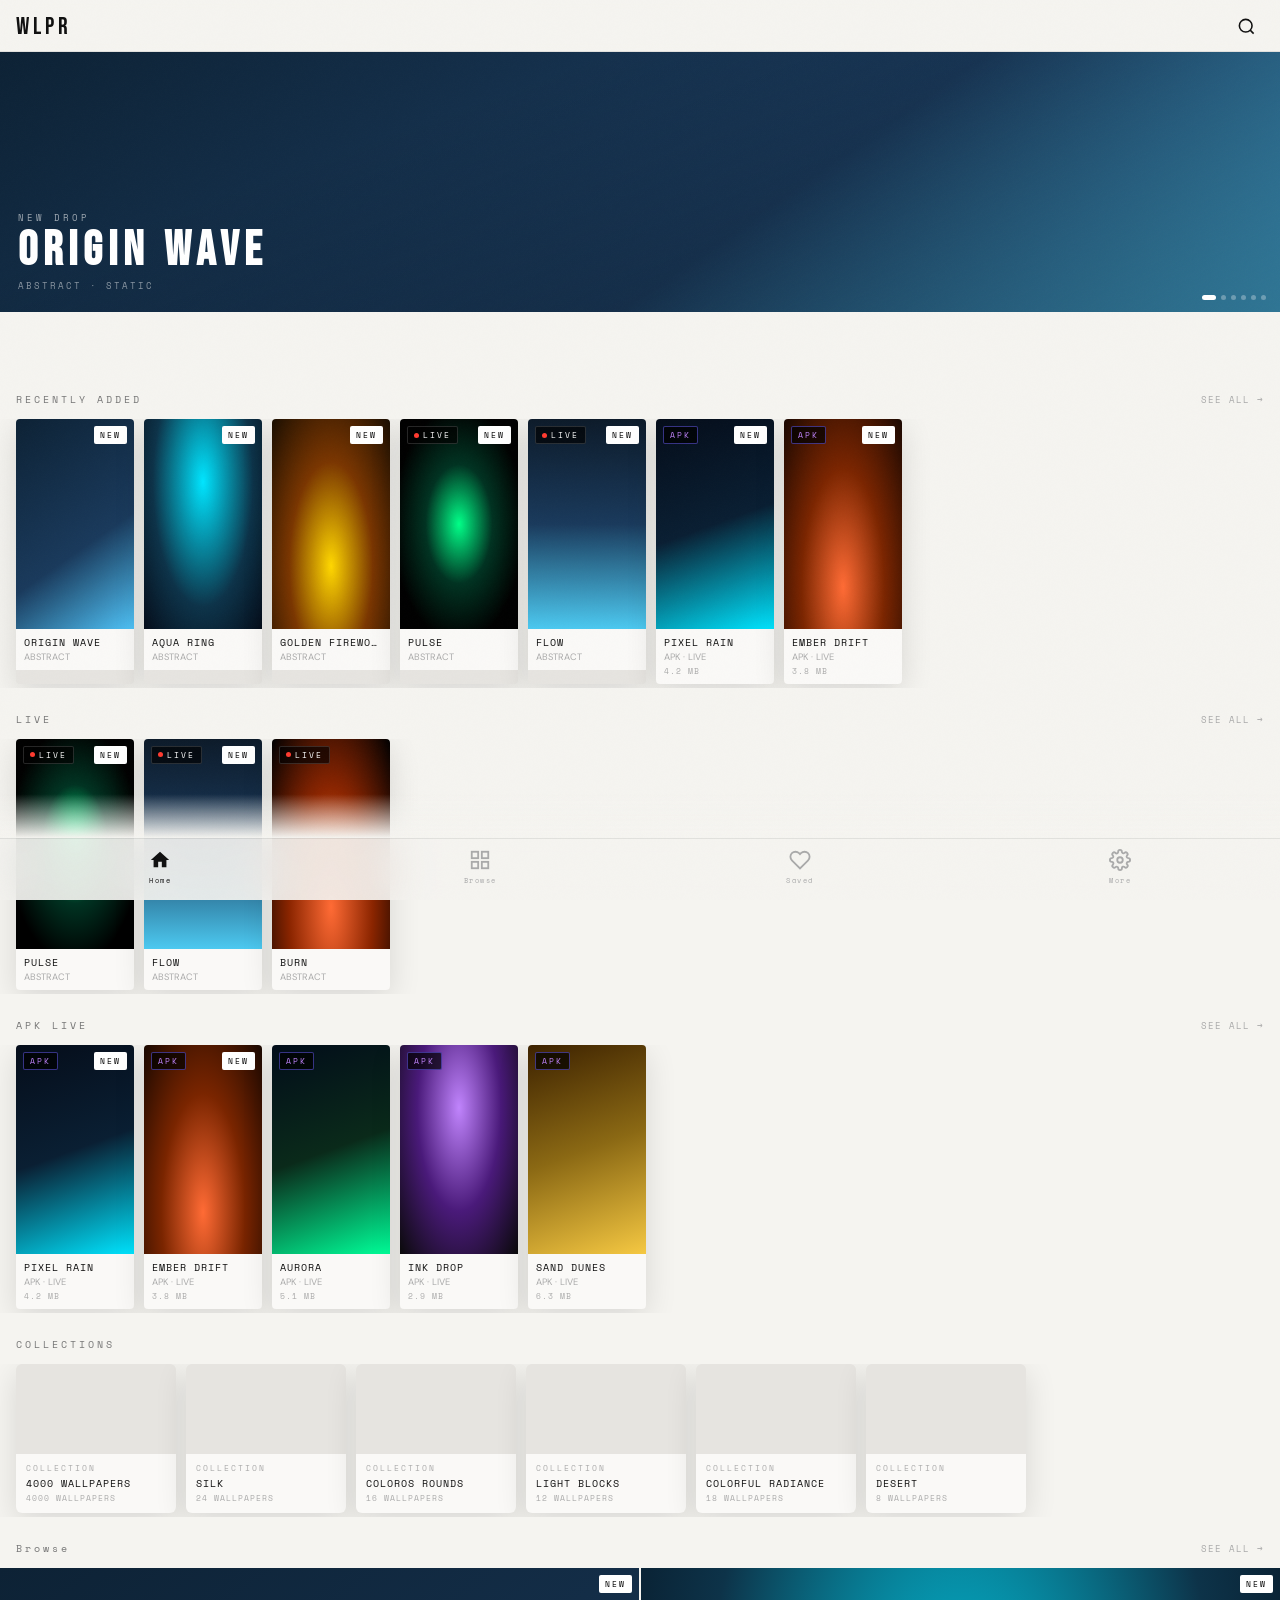
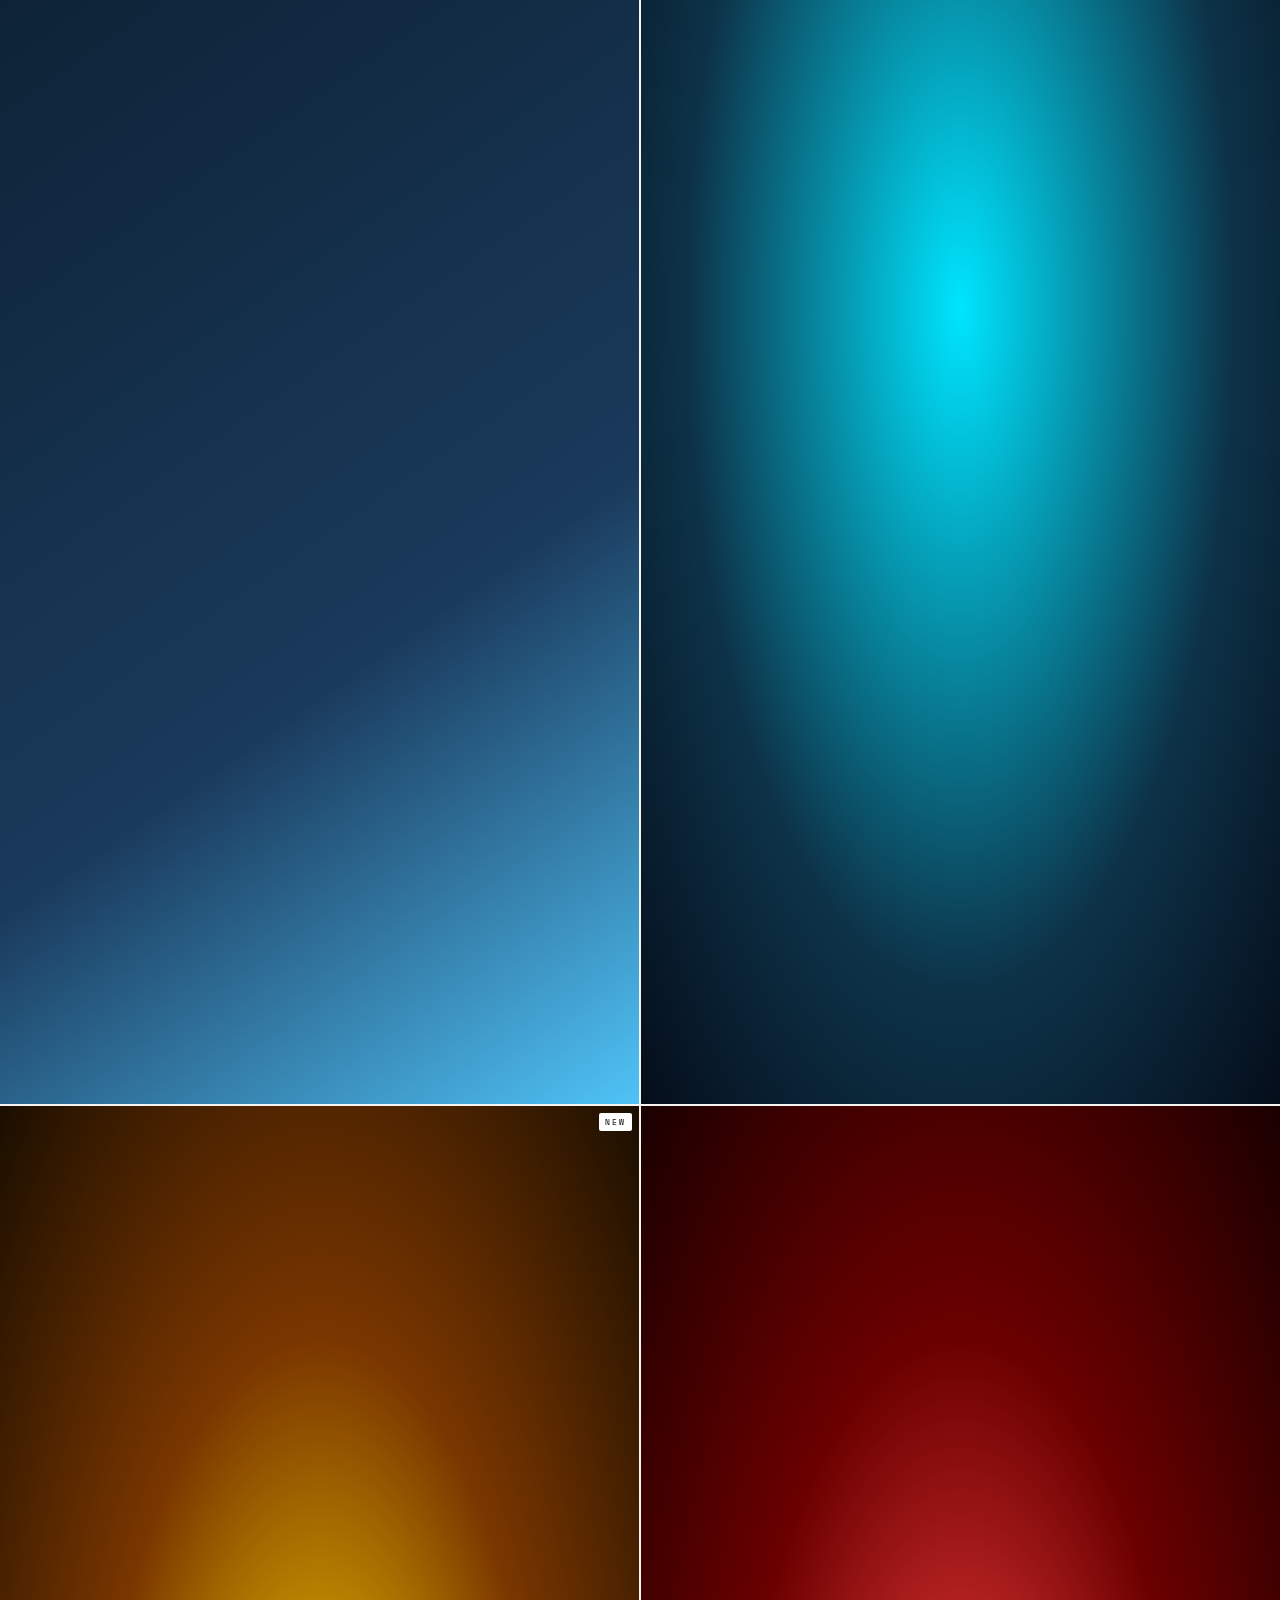
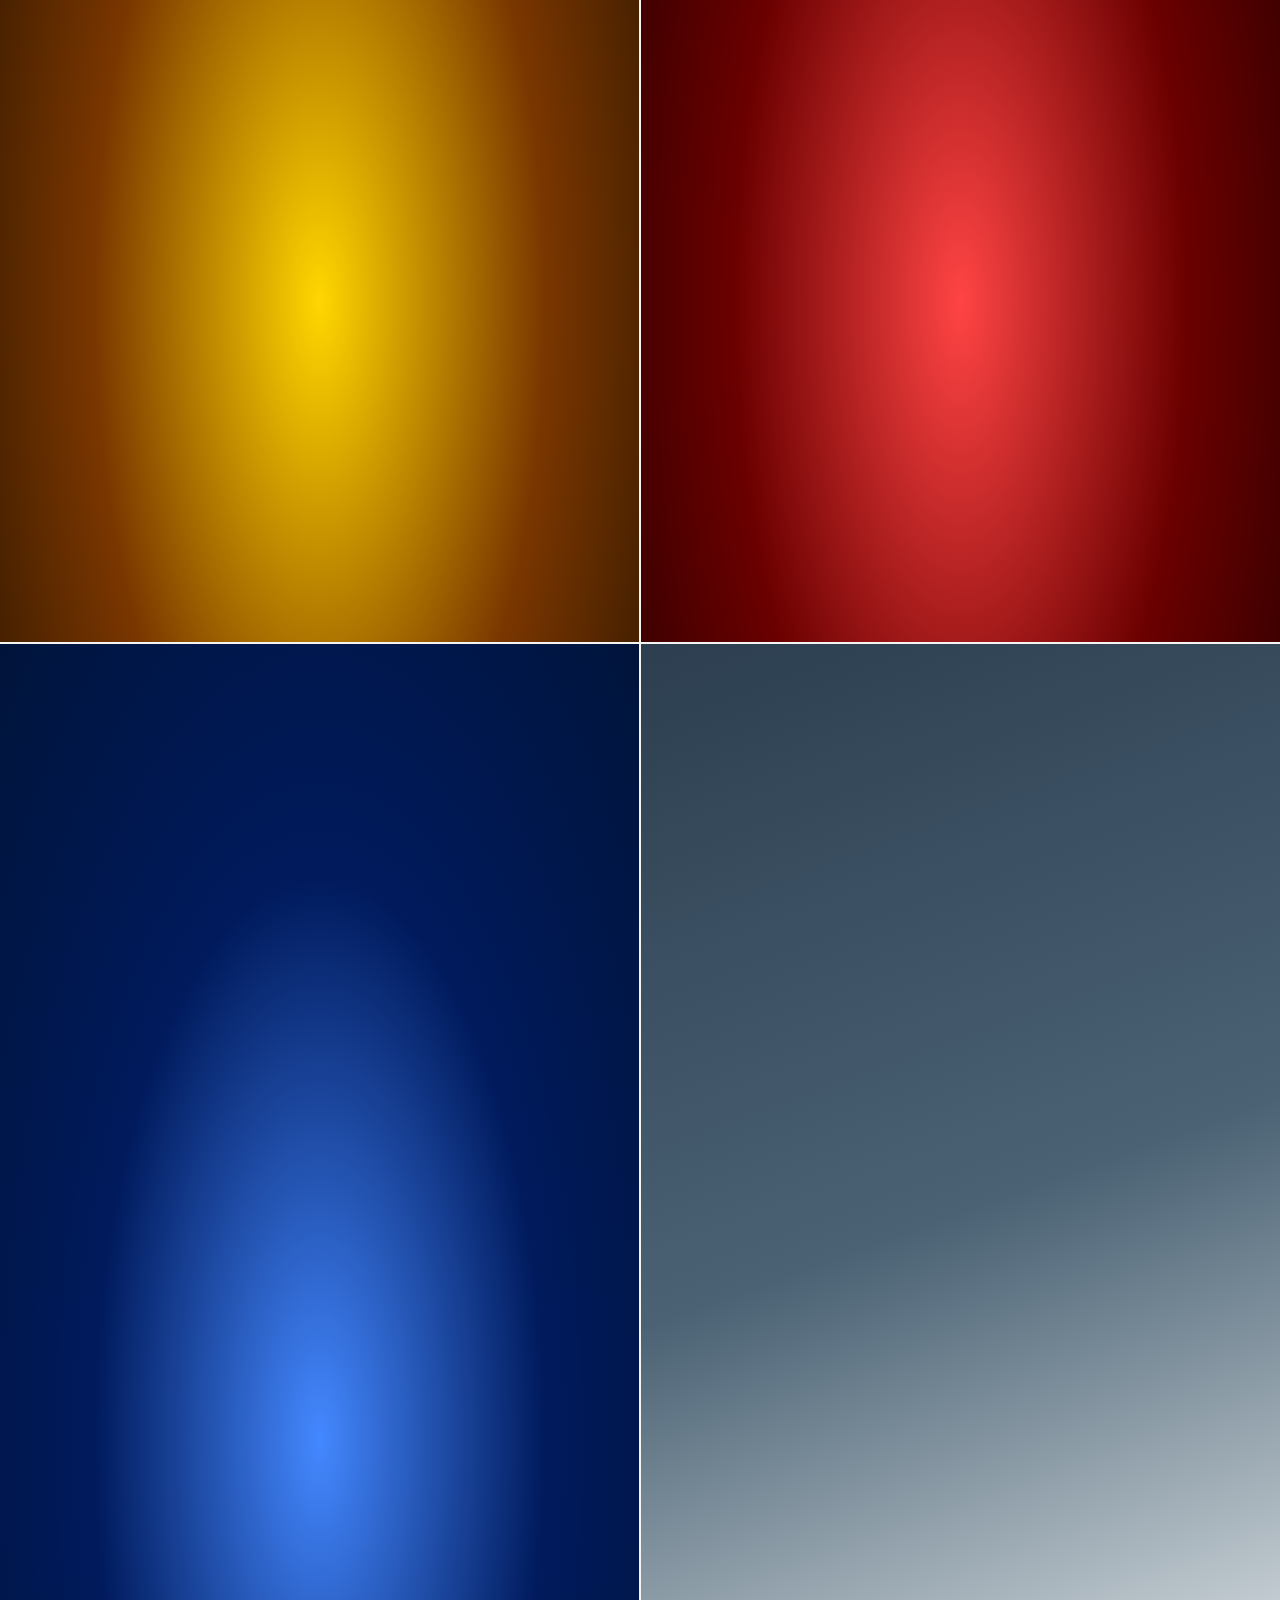
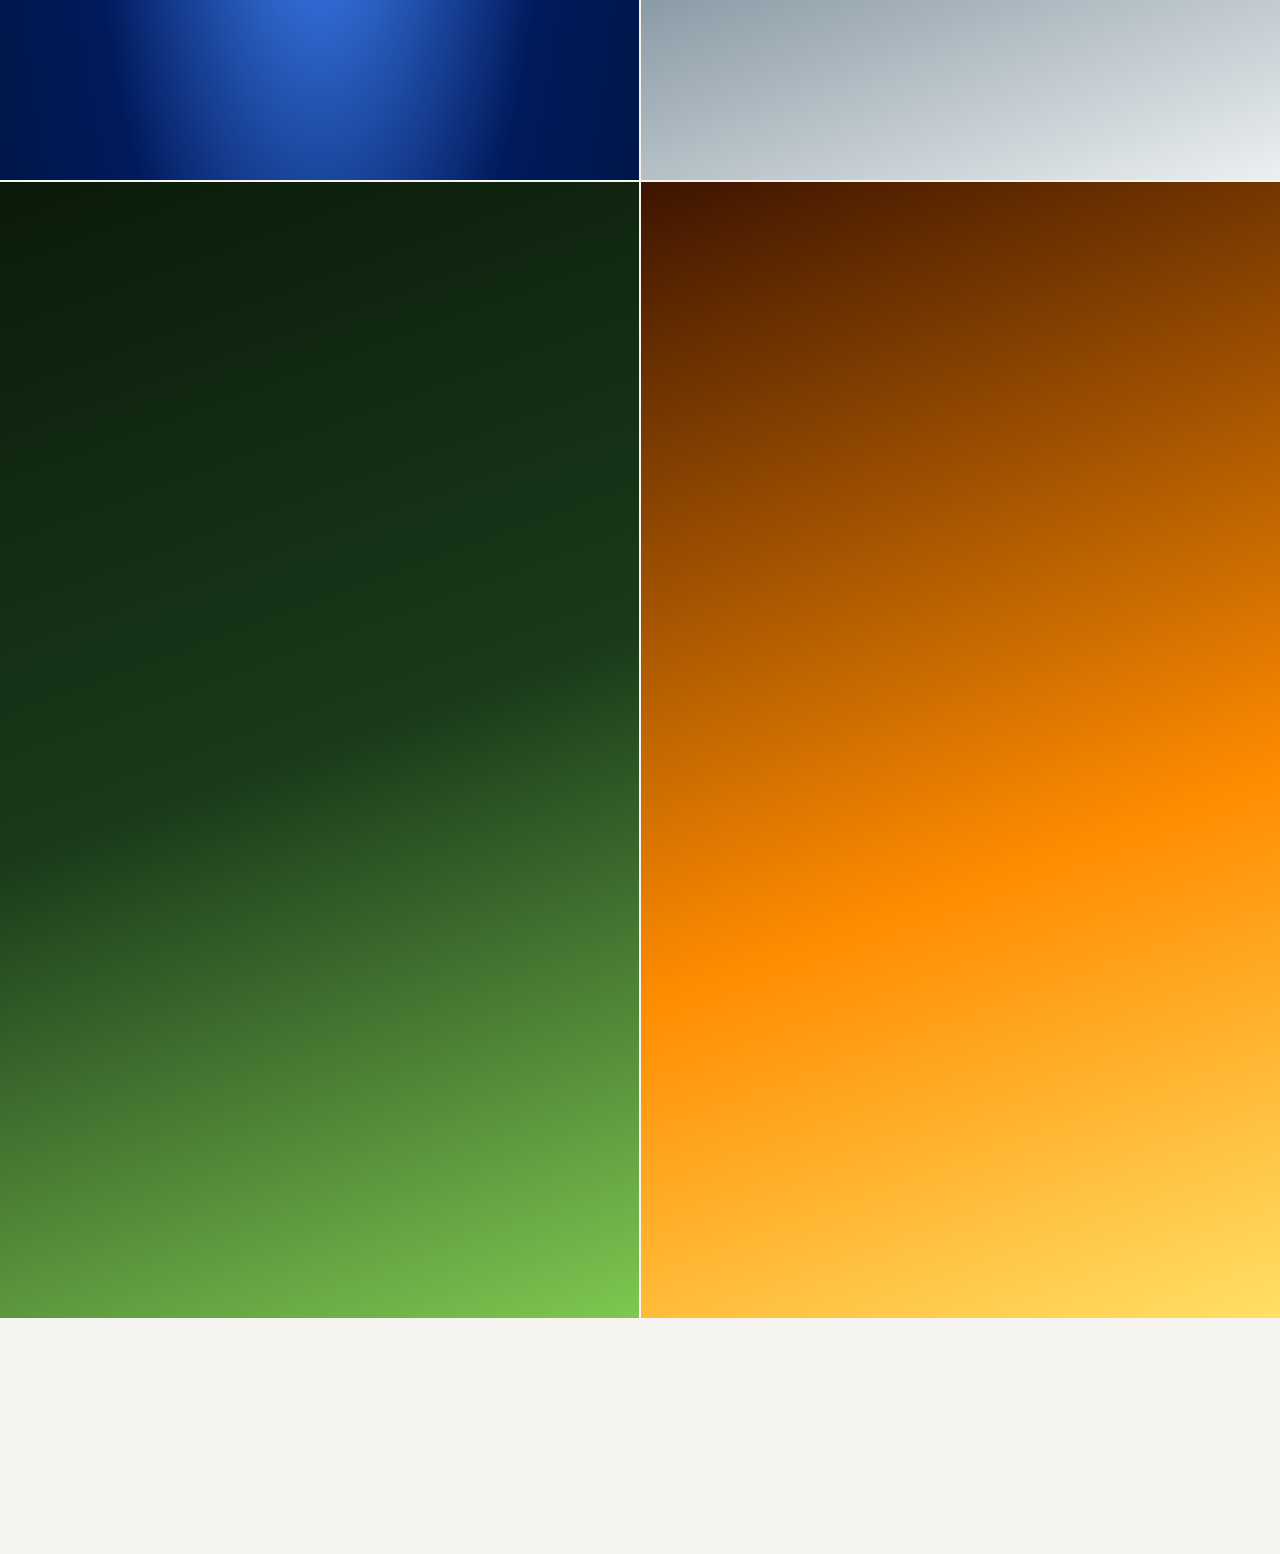
==== commit c87f8f85: "commit 4" ====
--- a/index.html
+++ b/index.html
@@ -40,13 +40,6 @@
     </div>
     <div class="hero-dots" id="heroDots"></div>
   </section>
-
-  <div class="tabs-bar">
-    <button class="tab active" data-tab="all"    data-i18n="all">ALL</button>
-    <button class="tab"        data-tab="static" data-i18n="static">STATIC</button>
-    <button class="tab"        data-tab="live"   data-i18n="live">LIVE</button>
-    <button class="tab"        data-tab="apk"    data-i18n="apk">APK</button>
-  </div>
 
   <main class="main-scroll">
     <section class="section">
--- a/assets/style.css
+++ b/assets/style.css
@@ -235,9 +235,6 @@
   position: fixed;
   left: 0; right: 0; bottom: 0;
   z-index: 100;
-  /* Panel height = 64vh in normal state.
-     In full state it rises but bottom stays at screen bottom,
-     so we use min-height: 100vh to ensure content fills downward. */
   height: 64vh;
   min-height: 64vh;
   display: flex;
@@ -246,18 +243,18 @@
   backdrop-filter: blur(28px); -webkit-backdrop-filter: blur(28px);
   border-radius: 18px 18px 0 0;
   border-top: 1px solid rgba(255,255,255,0.08);
-  will-change: transform;
-  transition: transform 0.44s cubic-bezier(.32,.72,0,1);
+  will-change: transform, height;
+  transition: transform 0.44s cubic-bezier(.32,.72,0,1), height 0.44s cubic-bezier(.32,.72,0,1);
   transform: translateY(0);
 }
 [data-theme="light"] .detail-panel { background: rgba(238,236,232,0.96); }
 
 /* mini: only ~70px visible (handle + title) */
-.detail-panel[data-state="mini"]   { transform: translateY(calc(100% - 70px)); }
-/* normal: panel starts at 36% from bottom */
-.detail-panel[data-state="normal"] { transform: translateY(0); }
-/* full: panel rises — bottom stays anchored, top goes near top of screen */
-.detail-panel[data-state="full"]   { transform: translateY(calc(-1 * (36vh - 70px - var(--safe-top)))); height: calc(64vh + 36vh - 70px - var(--safe-top)); }
+.detail-panel[data-state="mini"]   { transform: translateY(calc(100% - 60px)); }
+/* normal: panel sits at bottom, 64vh tall */
+.detail-panel[data-state="normal"] { transform: translateY(0); height: 64vh; }
+/* full: bottom stays anchored, top grows upward — no translateY shift */
+.detail-panel[data-state="full"]   { transform: translateY(0); height: calc(100vh - var(--safe-top) - 60px); }
 
 /* Drag zone — top portion of panel, large touch target */
 .panel-drag-zone {
@@ -265,6 +262,12 @@
   display: flex; flex-direction: column; align-items: center; gap: 10px;
   touch-action: none; /* we handle all touch events here */
   user-select: none;
+  position: sticky;
+  top: 0;
+  z-index: 2;
+  background: inherit;
+  border-radius: 18px 18px 0 0;
+  flex-shrink: 0;
 }
 .panel-handle { width: 38px; height: 4px; background: rgba(255,255,255,0.18); border-radius: 2px; }
 [data-theme="light"] .panel-handle { background: rgba(0,0,0,0.12); }
@@ -279,15 +282,24 @@
 [data-theme="light"] .panel-meta { color: rgba(0,0,0,0.38); }
 .color-swatch { width: 30px; height: 30px; border-radius: 50%; border: 2px solid rgba(255,255,255,0.12); flex-shrink: 0; }
 
-/* Scrollable inner — fills remaining panel height, only scrolls in full state */
+/* Scrollable inner — fills remaining panel height */
 .panel-inner {
   padding: 4px 20px calc(var(--safe-bottom) + 28px);
   overflow-y: hidden;
   -webkit-overflow-scrolling: touch;
-  flex: 1; /* fill remaining height in flex column panel */
-  min-height: 0; /* required for flex overflow to work */
-}
-.detail-panel[data-state="full"] .panel-inner { overflow-y: auto; }
+  flex: 1;
+  min-height: 0;
+}
+/* In full state: panel itself scrolls, inner just flows naturally */
+.detail-panel[data-state="full"] {
+  overflow-y: auto;
+  -webkit-overflow-scrolling: touch;
+}
+.detail-panel[data-state="full"] .panel-inner {
+  overflow-y: visible;
+  flex: unset;
+  min-height: 0;
+}
 
 .tag-row { display: flex; flex-wrap: wrap; gap: 6px; margin-bottom: 16px; }
 .tag { background: rgba(255,255,255,0.07); border: 1px solid rgba(255,255,255,0.1); color: rgba(255,255,255,0.6); font-family: 'Space Mono', monospace; font-size: 0.53rem; letter-spacing: 2px; padding: 4px 10px; border-radius: 2px; cursor: pointer; transition: all 0.15s; }
@@ -345,7 +357,7 @@
 .share-apps::-webkit-scrollbar { display: none; }
 .share-app-btn { display: flex; flex-direction: column; align-items: center; gap: 5px; padding: 4px 12px; background: none; border: none; cursor: pointer; color: var(--text); flex-shrink: 0; transition: opacity 0.15s; }
 .share-app-btn:active { opacity: 0.6; }
-.share-app-icon { width: 50px; height: 50px; border-radius: 13px; display: flex; align-items: center; justify-content: center; font-size: 24px; background: var(--bg3); }
+.share-app-icon { width: 50px; height: 50px; border-radius: 13px; display: flex; align-items: center; justify-content: center; font-size: 24px; background: var(--bg3); box-shadow: 0px 0px 2px rgba(0, 0, 0, 0.2); }
 .share-app-label { font-family: 'Space Mono', monospace; font-size: 0.48rem; letter-spacing: 1px; color: var(--text2); }
 
 .share-actions { padding: 4px 0; border-bottom: 1px solid var(--border); }
